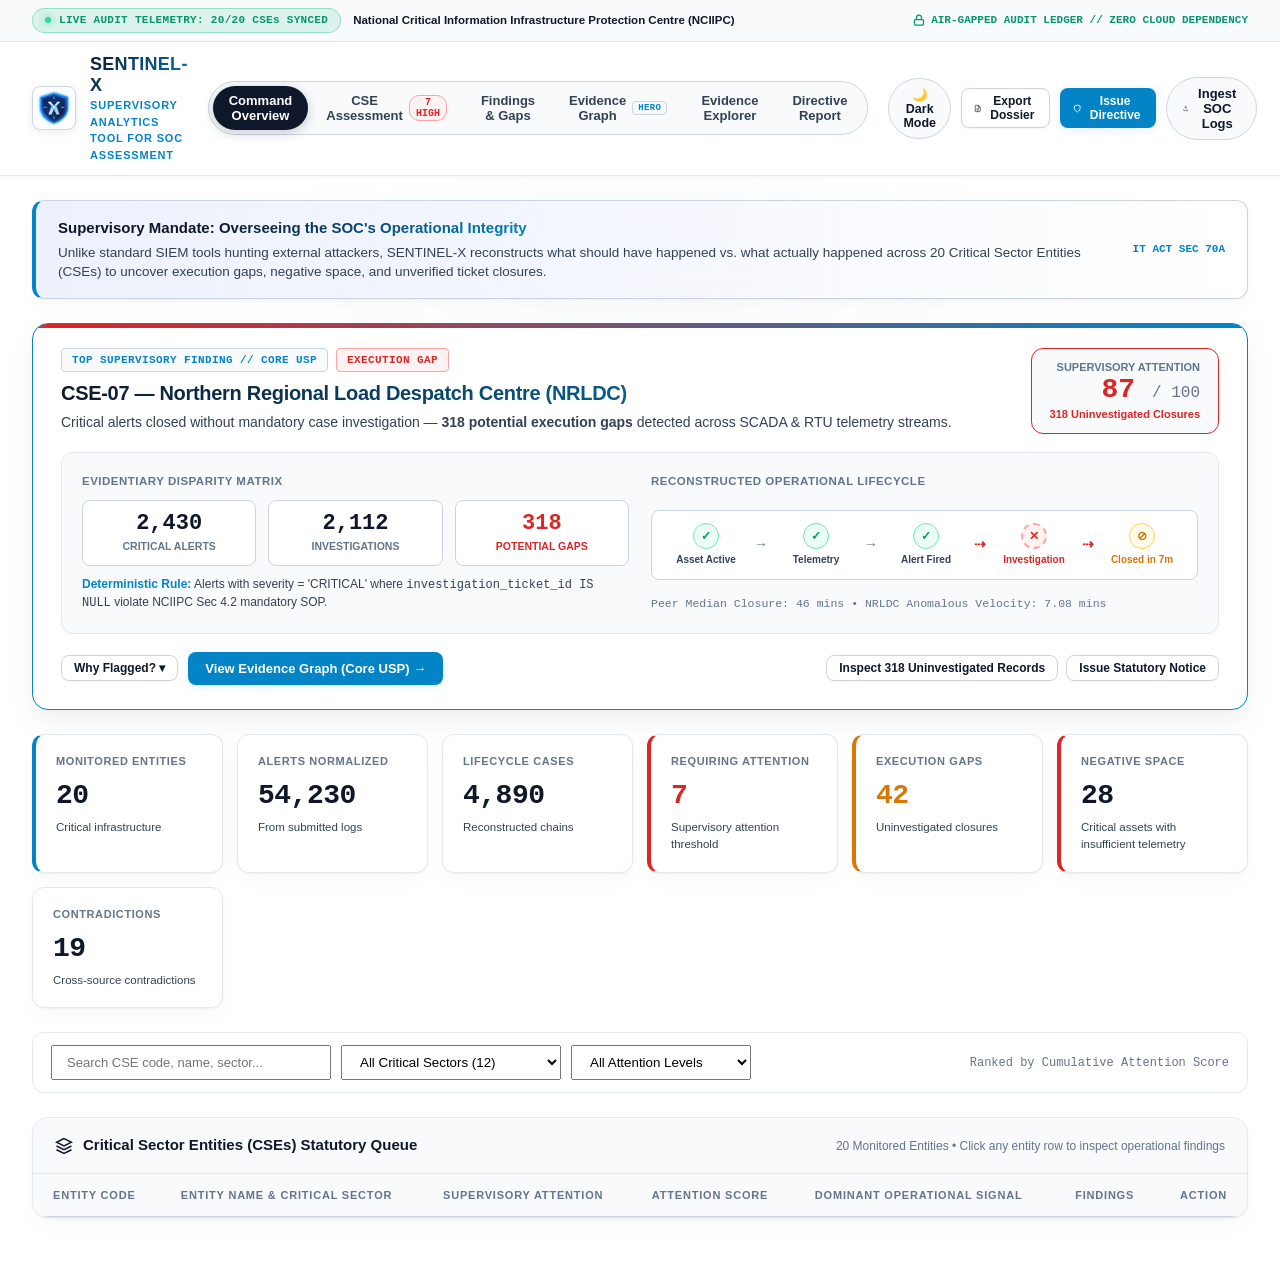
==== index.html @ 0095a0c3 "Deploy SENTINEL-X files cleanly to repository root" ====
<!DOCTYPE html>
<html lang="en" data-theme="light">

<head>
  <meta charset="UTF-8">
  <meta name="viewport" content="width=device-width, initial-scale=1.0">
  <title>SENTINEL-X — Supervisory Analytics Tool for SOC Assessment (SAT-SA)</title>
  <link rel="stylesheet" href="/static/css/styles.css?v=7.0">
</head>

<body>

  <!-- Ambient Light Layer -->
  <div class="bg-ambient-layer">
    <div class="ambient-bloom"></div>
  </div>

  <div class="app-shell">

    <!-- Top Statutory Agency Strip -->
    <div class="agency-strip">
      <div class="agency-strip-left">
        <div class="telemetry-live-pill">
          <span class="pulse-indicator" style="width: 6px; height: 6px; background-color: #34D399;"></span>
          <span>LIVE AUDIT TELEMETRY: 20/20 CSEs SYNCED</span>
        </div>
        <span class="statutory-tag">National Critical Information Infrastructure Protection Centre (NCIIPC)</span>
      </div>
      <div class="agency-strip-right">
        <div class="air-gap-pill">
          <svg width="12" height="12" viewBox="0 0 24 24" fill="none" stroke="currentColor" stroke-width="2.5">
            <rect x="3" y="11" width="18" height="11" rx="2" ry="2"></rect>
            <path d="M7 11V7a5 5 0 0 1 10 0v4"></path>
          </svg>
          <span>AIR-GAPPED AUDIT LEDGER // ZERO CLOUD DEPENDENCY</span>
        </div>
      </div>
    </div>

    <!-- Master Header & Navigation -->
    <header class="master-header">

      <!-- Brand Section -->
      <div class="brand-section" onclick="window.App.navigateTo('dashboard')">
        <div class="brand-logo-container">
          <img src="/static/img/sentinel-logo.svg" alt="SENTINEL-X Shield Logo" class="brand-logo-img">
        </div>
        <div class="brand-meta">
          <h1 class="gradient-text-hero">SENTINEL-X</h1>
          <p>Supervisory Analytics Tool for SOC Assessment</p>
        </div>
      </div>

      <!-- Navigation Tabs -->
      <nav class="nav-tabs-group">
        <button class="nav-tab-btn active" data-screen="dashboard" onclick="window.App.navigateTo('dashboard')">
          Command Overview
        </button>

        <button class="nav-tab-btn" data-screen="cse-detail" onclick="window.App.openCse('CSE-07')">
          CSE Assessment
          <span class="nav-tab-badge">7 HIGH</span>
        </button>

        <button class="nav-tab-btn" data-screen="finding-detail" onclick="window.App.openFinding('F-07-01')">
          Findings & Gaps
        </button>

        <button class="nav-tab-btn" data-screen="evidence-graph" onclick="window.App.openGraph('CASE-GRAPH-07-01')">
          Evidence Graph
          <span class="badge badge-tag"
            style="font-size: 9px; color: var(--accent-theme); padding: 1px 5px; font-weight: 800;">HERO</span>
        </button>

        <button class="nav-tab-btn" data-screen="evidence-explorer"
          onclick="window.App.navigateTo('evidence-explorer')">
          Evidence Explorer
        </button>

        <button class="nav-tab-btn" data-screen="reports" onclick="window.App.navigateTo('reports')">
          Directive Report
        </button>
      </nav>

      <!-- Right Action CTAs (High-Value Supervisory Tools) -->
      <div class="header-actions">
        <!-- Theme Toggle Button -->
        <button class="theme-toggle-btn" id="theme-toggle" onclick="window.App.toggleTheme()"
          title="Switch Light/Dark Mode">
          🌙 Dark Mode
        </button>

        <!-- 1-Click Export Dossier -->
        <button class="btn btn-secondary btn-sm" onclick="window.App.navigateTo('reports')"
          title="Generate and export executive supervisory audit dossier">
          <svg width="13" height="13" viewBox="0 0 24 24" fill="none" stroke="currentColor" stroke-width="2">
            <path d="M14 2H6a2 2 0 0 0-2 2v16a2 2 0 0 0 2 2h12a2 2 0 0 0 2-2V8z"></path>
            <polyline points="14 2 14 8 20 8"></polyline>
            <line x1="16" y1="13" x2="8" y2="13"></line>
            <line x1="16" y1="17" x2="8" y2="17"></line>
          </svg>
          Export Dossier
        </button>

        <!-- Issue Statutory Directive -->
        <button class="btn btn-primary btn-sm" onclick="window.App.openDirectiveModal('Confirmed Finding')"
          title="Issue formal statutory directive order under IT Act Section 70A">
          <svg width="13" height="13" viewBox="0 0 24 24" fill="none" stroke="currentColor" stroke-width="2.5">
            <path d="M12 22s8-4 8-10V5l-8-3-8 3v7c0 6 8 10 8 10z"></path>
          </svg>
          Issue Directive
        </button>

        <!-- Ingest Dataset Modal -->
        <button class="btn-upload-ingest" onclick="window.App.openUploadModal()"
          title="Ingest offline SOC telemetry / SIEM logs">
          <svg width="13" height="13" viewBox="0 0 24 24" fill="none" stroke="currentColor" stroke-width="2">
            <path d="M21 15v4a2 2 0 0 1-2 2H5a2 2 0 0 1-2-2v-4"></path>
            <polyline points="17 8 12 3 7 8"></polyline>
            <line x1="12" y1="3" x2="12" y2="15"></line>
          </svg>
          Ingest SOC Logs
        </button>
      </div>

    </header>

    <!-- Main Content Workspace -->
    <main class="content-wrapper">

      <!-- ==================================================================
           SCREEN 1: OVERALL DASHBOARD (COMMAND OVERVIEW)
           ================================================================== -->
      <section class="view-screen active" id="screen-dashboard">

        <!-- Evaluator Context Banner -->
        <div class="evaluator-banner glass-card">
          <div class="evaluator-banner-text">
            <h3>Supervisory Mandate: <span class="gradient-text-hero">Overseeing the SOC's Operational Integrity</span>
            </h3>
            <p>Unlike standard SIEM tools hunting external attackers, SENTINEL-X reconstructs what should have happened
              vs. what actually happened across 20 Critical Sector Entities (CSEs) to uncover execution gaps, negative
              space, and unverified ticket closures.</p>
          </div>
          <div
            style="font-size: 11px; font-family: var(--font-mono); color: var(--accent-theme); white-space: nowrap; font-weight: 800;">
            IT ACT SEC 70A
          </div>
        </div>

        <!-- ================================================================
             TOP SUPERVISORY FINDING HERO SECTION (CORE USP SHOWCASE)
             ================================================================ -->
        <div class="top-finding-hero-card glass-card">
          <div class="top-finding-header">
            <div class="top-finding-title-group">
              <div style="display: flex; align-items: center; gap: 8px; margin-bottom: 6px;">
                <span class="badge badge-tag" style="color: var(--accent-theme); font-weight: 800;">TOP SUPERVISORY
                  FINDING // CORE USP</span>
                <span class="badge badge-high">EXECUTION GAP</span>
              </div>
              <h2 class="gradient-text-hero">
                CSE-07 — Northern Regional Load Despatch Centre (NRLDC)
              </h2>
              <p>
                Critical alerts closed without mandatory case investigation — <strong>318 potential execution
                  gaps</strong> detected across SCADA & RTU telemetry streams.
              </p>
            </div>

            <div class="top-finding-score-pill">
              <div style="font-size: 11px; text-transform: uppercase; color: var(--text-muted); font-weight: 700;">
                Supervisory Attention</div>
              <div class="score-num">87 <span style="font-size: 16px; color: var(--text-muted); font-weight: 500;">/
                  100</span></div>
              <div style="font-size: 11px; color: var(--status-critical); font-weight: 700;">318 Uninvestigated Closures
              </div>
            </div>
          </div>

          <div class="top-finding-body-grid">
            <!-- Left: Evidentiary Disparity Matrix -->
            <div>
              <div
                style="font-size: 11.5px; font-weight: 800; text-transform: uppercase; color: var(--text-muted); letter-spacing: 0.5px;">
                EVIDENTIARY DISPARITY MATRIX
              </div>
              <div class="disparity-kpi-subgrid">
                <div class="disparity-mini-cell">
                  <div class="num">2,430</div>
                  <div class="lbl">Critical Alerts</div>
                </div>
                <div class="disparity-mini-cell">
                  <div class="num">2,112</div>
                  <div class="lbl">Investigations</div>
                </div>
                <div class="disparity-mini-cell">
                  <div class="num alert-red">318</div>
                  <div class="lbl" style="color: var(--status-critical);">Potential Gaps</div>
                </div>
              </div>
              <div style="font-size: 12px; color: var(--text-secondary); margin-top: 10px; line-height: 1.45;">
                <span style="font-weight: 700; color: var(--accent-theme);">Deterministic Rule:</span> Alerts with
                severity = 'CRITICAL' where <code>investigation_ticket_id IS NULL</code> violate NCIIPC Sec 4.2
                mandatory SOP.
              </div>
            </div>

            <!-- Right: Lifecycle Reconstruction Mini-Track -->
            <div class="lifecycle-reconstruction-box">
              <div
                style="font-size: 11.5px; font-weight: 800; text-transform: uppercase; color: var(--text-muted); letter-spacing: 0.5px;">
                RECONSTRUCTED OPERATIONAL LIFECYCLE
              </div>
              <div class="lifecycle-flow-track">
                <div class="flow-step-node">
                  <div class="flow-step-icon ok">✓</div>
                  <span class="flow-step-lbl">Asset Active</span>
                </div>
                <span class="flow-arrow-sep">→</span>
                <div class="flow-step-node">
                  <div class="flow-step-icon ok">✓</div>
                  <span class="flow-step-lbl">Telemetry</span>
                </div>
                <span class="flow-arrow-sep">→</span>
                <div class="flow-step-node">
                  <div class="flow-step-icon ok">✓</div>
                  <span class="flow-step-lbl">Alert Fired</span>
                </div>
                <span class="flow-arrow-sep broken">⇢</span>
                <div class="flow-step-node">
                  <div class="flow-step-icon bypassed">✕</div>
                  <span class="flow-step-lbl" style="color: var(--status-critical);">Investigation</span>
                </div>
                <span class="flow-arrow-sep broken">⇢</span>
                <div class="flow-step-node">
                  <div class="flow-step-icon warn">⊘</div>
                  <span class="flow-step-lbl" style="color: var(--status-warning);">Closed in 7m</span>
                </div>
              </div>
              <div style="font-size: 11.5px; color: var(--text-muted); font-family: var(--font-mono);">
                Peer Median Closure: 46 mins • NRLDC Anomalous Velocity: 7.08 mins
              </div>
            </div>
          </div>

          <!-- Actions -->
          <div class="top-finding-actions-row">
            <div style="display: flex; align-items: center; gap: 10px;">
              <button class="btn btn-secondary btn-sm" id="btn-why-flagged-toggle"
                onclick="window.App.toggleWhyFlaggedDrawer()">
                Why Flagged? ▾
              </button>
              <button class="btn btn-primary" onclick="window.App.openGraph('CASE-GRAPH-07-01')">
                View Evidence Graph (Core USP) →
              </button>
            </div>
            <div style="display: flex; align-items: center; gap: 8px;">
              <button class="btn btn-secondary btn-sm" onclick="window.App.openFinding('F-07-01')">
                Inspect 318 Uninvestigated Records
              </button>
              <button class="btn btn-secondary btn-sm" onclick="window.App.openDirectiveModal('Confirmed Finding')">
                Issue Statutory Notice
              </button>
            </div>
          </div>

          <!-- Why Flagged Accordion Drawer -->
          <div class="top-finding-why-drawer" id="hero-why-drawer">
            <div class="why-drawer-card glass-card">
              <h5>
                <span style="color: var(--status-critical);">●</span> 1. Database Foreign Key Discrepancy
              </h5>
              <p>
                In 318 critical alerts, the foreign key <code>investigation_ticket_id</code> is <code>NULL</code>,
                proving alerts transitioned directly from 'Acknowledged' to 'Closed' without opening mandatory
                investigation cases.
              </p>
            </div>
            <div class="why-drawer-card glass-card">
              <h5>
                <span style="color: var(--status-warning);">●</span> 2. Anomalous Closure Velocity
              </h5>
              <p>
                Average closure duration for Category-A critical grid assets was 7.08 minutes, compared to national peer
                median of 46.2 minutes, indicating superficial SOP bypass.
              </p>
            </div>
            <div class="why-drawer-card glass-card">
              <h5>
                <span style="color: var(--accent-theme);">●</span> 3. Statutory Mandate Breach
              </h5>
              <p>
                NCIIPC Guideline Section 4.2 explicitly mandates evidentiary forensic capture for all SCADA perimeter
                anomalies prior to ticket disposition.
              </p>
            </div>
          </div>
        </div>

        <!-- 7 Core Stat Cards with User-Mandated Labels -->
        <div class="stat-cards-grid">
          <div class="stat-card-box alert-cyan glass-card" onclick="window.App.filterBySector('All')">
            <span class="stat-card-label">Monitored Entities</span>
            <span class="stat-card-number" id="stat-total-cses">20</span>
            <span class="stat-card-subtext">Critical infrastructure</span>
          </div>

          <div class="stat-card-box glass-card" onclick="window.App.navigateTo('evidence-explorer')">
            <span class="stat-card-label">Alerts Normalized</span>
            <span class="stat-card-number" id="stat-total-alerts">54,230</span>
            <span class="stat-card-subtext">From submitted logs</span>
          </div>

          <div class="stat-card-box glass-card" onclick="window.App.openGraph('CASE-GRAPH-07-01')">
            <span class="stat-card-label">Lifecycle Cases</span>
            <span class="stat-card-number" id="stat-total-cases">4,890</span>
            <span class="stat-card-subtext">Reconstructed chains</span>
          </div>

          <div class="stat-card-box alert-red glass-card" onclick="window.App.filterByAttention('High')">
            <span class="stat-card-label">Requiring Attention</span>
            <span class="stat-card-number" style="color: var(--status-critical);" id="stat-attention-cses">7</span>
            <span class="stat-card-subtext">Supervisory attention threshold</span>
          </div>

          <div class="stat-card-box alert-amber glass-card" onclick="window.App.openFinding('F-07-01')">
            <span class="stat-card-label">Execution Gaps</span>
            <span class="stat-card-number" style="color: var(--status-warning);" id="stat-exec-gaps">42</span>
            <span class="stat-card-subtext">Uninvestigated closures</span>
          </div>

          <div class="stat-card-box alert-red glass-card" onclick="window.App.openFinding('F-07-02')">
            <span class="stat-card-label">Negative Space</span>
            <span class="stat-card-number" id="stat-neg-space">28</span>
            <span class="stat-card-subtext">Critical assets with insufficient telemetry</span>
          </div>

          <div class="stat-card-box glass-card" onclick="window.App.openFinding('F-07-03')">
            <span class="stat-card-label">Contradictions</span>
            <span class="stat-card-number" id="stat-contradictions">19</span>
            <span class="stat-card-subtext">Cross-source contradictions</span>
          </div>
        </div>

        <!-- Filter & Search Bar -->
        <div class="glass-card"
          style="display: flex; align-items: center; justify-content: space-between; gap: 14px; background: var(--bg-surface); border: 1px solid var(--border-subtle); padding: 12px 18px; border-radius: var(--radius-md);">
          <div style="display: flex; gap: 10px; flex-wrap: wrap;">
            <input type="text" id="filter-search-input" class="form-control"
              style="width: 280px; padding: 8px 14px; font-size: 13px;" placeholder="Search CSE code, name, sector..."
              oninput="window.App.handleSearch(this.value)">

            <select class="form-select" id="filter-sector-select"
              style="width: 220px; padding: 8px 14px; cursor: pointer;" onchange="window.App.handleFilter()">
              <option value="All">All Critical Sectors (12)</option>
              <option value="Power & Energy Grid">Power & Energy Grid</option>
              <option value="Financial Services & Banking">Financial Services & Banking</option>
              <option value="Telecommunications & Defense">Telecommunications & Defense</option>
              <option value="Transportation & Rail">Transportation & Rail</option>
              <option value="Petroleum & Natural Gas">Petroleum & Natural Gas</option>
              <option value="Civil Aviation">Civil Aviation</option>
              <option value="Atomic Energy & Nuclear">Atomic Energy & Nuclear</option>
              <option value="Maritime & Ports">Maritime & Ports</option>
              <option value="Healthcare & Public Health">Healthcare</option>
            </select>

            <select class="form-select" id="filter-attention-select"
              style="width: 180px; padding: 8px 14px; cursor: pointer;" onchange="window.App.handleFilter()">
              <option value="All">All Attention Levels</option>
              <option value="High">High Attention Only</option>
              <option value="Medium">Medium Attention</option>
              <option value="Low">Low (Compliant Baseline)</option>
            </select>
          </div>

          <div style="font-size: 12px; color: var(--text-muted); font-family: var(--font-mono);">
            Ranked by Cumulative Attention Score
          </div>
        </div>

        <!-- 20 CSE Attention Table -->
        <div class="content-card-shell glass-card">
          <div class="card-topbar">
            <div class="card-topbar-title">
              <svg width="18" height="18" viewBox="0 0 24 24" fill="none" stroke="currentColor" stroke-width="2">
                <path d="M12 2L2 7l10 5 10-5-10-5z"></path>
                <path d="M2 17l10 5 10-5"></path>
                <path d="M2 12l10 5 10-5"></path>
              </svg>
              Critical Sector Entities (CSEs) Statutory Queue
            </div>
            <span class="card-topbar-subtitle">20 Monitored Entities • Click any entity row to inspect operational
              findings</span>
          </div>

          <div class="table-scroll-container">
            <table class="supervisory-table">
              <thead>
                <tr>
                  <th>Entity Code</th>
                  <th>Entity Name & Critical Sector</th>
                  <th>Supervisory Attention</th>
                  <th>Attention Score</th>
                  <th>Dominant Operational Signal</th>
                  <th style="text-align: center;">Findings</th>
                  <th style="text-align: right;">Action</th>
                </tr>
              </thead>
              <tbody id="cses-table-tbody">
                <!-- Populated dynamically via JS -->
              </tbody>
            </table>
          </div>
        </div>

      </section>


      <!-- ==================================================================
           SCREEN 2: CSE DETAIL (CSE-07 NORTHERN POWER GRID)
           ================================================================== -->
      <section class="view-screen" id="screen-cse-detail">

        <!-- CSE Dynamic Switcher Bar -->
        <div class="glass-card"
          style="display: flex; align-items: center; justify-content: space-between; gap: 14px; background: var(--bg-surface); border: 1px solid var(--border-subtle); padding: 12px 20px; border-radius: var(--radius-md);">
          <div style="display: flex; align-items: center; gap: 12px;">
            <button class="btn btn-secondary btn-sm" onclick="window.App.navigateTo('dashboard')">
              ← Back to Command Overview
            </button>
            <span style="font-size: 12px; font-weight: 700; color: var(--text-muted); text-transform: uppercase;">Switch
              Monitored CSE:</span>
            <select class="form-select" id="cse-assessment-selector" style="width: 320px; font-weight: 700;"
              onchange="window.App.openCse(this.value)">
              <!-- Populated dynamically with all 20 CSEs -->
            </select>
          </div>
          <div style="font-size: 12px; font-family: var(--font-mono); color: var(--accent-theme); font-weight: 700;">
            NCIIPC Air-Gapped Supervisory Audit
          </div>
        </div>

        <!-- CSE Hero Box -->
        <div class="cse-hero-box glass-card">
          <div class="cse-meta-info">
            <div style="display: flex; align-items: center; gap: 10px; margin-bottom: 8px;">
              <span class="badge badge-tag" id="cse-view-id">CSE-07</span>
              <span class="badge badge-high" id="cse-view-attention-badge">SUPERVISORY ATTENTION: HIGH</span>
            </div>
            <h2 id="cse-view-name" class="gradient-text-hero">Northern Regional Load Despatch Centre (NRLDC)</h2>
            <p id="cse-view-desc">
              Grid SCADA and RTU audit logs reveal critical alerts closed without mandatory case investigation,
              alongside designated Category-A assets logging zero telemetry despite active monitoring declarations.
            </p>
          </div>

          <div class="score-display-card">
            <div style="font-size: 11px; text-transform: uppercase; color: var(--text-muted); font-weight: 700;">
              SUPERVISORY ATTENTION</div>
            <div class="score-val" id="cse-view-score">87 <span
                style="font-size: 16px; color: var(--text-muted); font-weight: 500;">/ 100</span></div>
            <div style="font-size: 11px; color: var(--text-secondary); line-height: 1.5;" id="cse-view-score-breakdown">
              Execution Gap: +25 | Negative Space: +20 | Contradiction: +18 | Recurring: +14 | Peer: +10
            </div>
            <div style="font-size: 10px; color: var(--accent-theme); margin-top: 4px; font-weight: 700;">Transparent
              Additive Vector</div>
          </div>
        </div>

        <!-- Integrity Breakdown Metric Cards -->
        <div class="stat-cards-grid">
          <div class="stat-card-box alert-red glass-card">
            <span class="stat-card-label">Execution Gaps</span>
            <span class="stat-card-number" id="cse-metric-gaps">17</span>
            <span class="stat-card-subtext">Uninvestigated closures</span>
          </div>

          <div class="stat-card-box alert-red glass-card">
            <span class="stat-card-label">Negative Space</span>
            <span class="stat-card-number" id="cse-metric-neg">9</span>
            <span class="stat-card-subtext">Silent declared assets</span>
          </div>

          <div class="stat-card-box alert-amber glass-card">
            <span class="stat-card-label">Contradictions</span>
            <span class="stat-card-number" id="cse-metric-contradictions">6</span>
            <span class="stat-card-subtext">Post-remediation repeats</span>
          </div>

          <div class="stat-card-box alert-amber glass-card">
            <span class="stat-card-label">Recurring Risks</span>
            <span class="stat-card-number" id="cse-metric-recurring">8</span>
            <span class="stat-card-subtext">Unresolved exposures</span>
          </div>

          <div class="stat-card-box alert-cyan glass-card">
            <span class="stat-card-label">Evidence Coverage</span>
            <span class="stat-card-number" id="cse-metric-coverage">71%</span>
            <span class="stat-card-subtext">Complete workflow compliance</span>
          </div>
        </div>

        <!-- Findings List -->
        <div class="content-card-shell glass-card">
          <div class="card-topbar">
            <div class="card-topbar-title">
              <svg width="18" height="18" viewBox="0 0 24 24" fill="none" stroke="currentColor" stroke-width="2">
                <circle cx="12" cy="12" r="10"></circle>
                <line x1="12" y1="8" x2="12" y2="12"></line>
                <line x1="12" y1="16" x2="12.01" y2="16"></line>
              </svg>
              Operational Integrity Findings
            </div>
            <span class="card-topbar-subtitle">Click any finding to inspect why it was flagged & review source
              evidence</span>
          </div>

          <div class="findings-stack" id="cse-findings-container">
            <!-- Populated via JS -->
          </div>
        </div>

      </section>


      <!-- ==================================================================
           SCREEN 3: FINDING DETAILS (EVIDENTIARY GROUNDS)
           ================================================================== -->
      <section class="view-screen" id="screen-finding-detail">

        <div class="content-card-shell glass-card" style="padding: 24px;">

          <div
            style="display: flex; justify-content: space-between; align-items: flex-start; gap: 20px; flex-wrap: wrap;">
            <div>
              <div style="display: flex; align-items: center; gap: 8px; margin-bottom: 8px;">
                <span class="badge badge-tag" id="finding-view-cse-code">CSE-07 — NRLDC</span>
                <span class="badge badge-tag" id="finding-view-category">Execution Gap</span>
                <span class="badge badge-high" id="finding-view-severity">CRITICAL</span>
              </div>
              <h2 style="font-size: 24px; font-weight: 800; color: var(--text-main);" id="finding-view-title"
                class="gradient-text-hero">
                Critical Alert Investigation Gap
              </h2>
              <p style="font-size: 14.5px; color: var(--text-secondary); margin-top: 6px;"
                id="finding-view-explanation">
                318 critical alerts have no corresponding investigation record in submitted SOC case logs.
              </p>
            </div>

            <div style="display: flex; gap: 10px;">
              <button class="btn btn-primary" onclick="window.App.openGraph('CASE-GRAPH-07-01')">
                VIEW SUPERVISORY EVIDENCE GRAPH →
              </button>
            </div>
          </div>

          <!-- Disparity Metric Bar -->
          <div class="finding-disparity-bar glass-card">
            <div class="disparity-metric-cell">
              <div style="font-size: 11px; text-transform: uppercase; color: var(--text-muted); font-weight: 700;">
                Critical Alerts Generated</div>
              <div class="disparity-cell-num" id="finding-metric-alerts">2,430</div>
            </div>
            <div class="disparity-metric-cell">
              <div style="font-size: 11px; text-transform: uppercase; color: var(--text-muted); font-weight: 700;">
                Investigations Opened</div>
              <div class="disparity-cell-num" id="finding-metric-invs">2,112</div>
            </div>
            <div class="disparity-metric-cell">
              <div style="font-size: 11px; text-transform: uppercase; color: var(--text-muted); font-weight: 700;">
                Potential Execution Gaps</div>
              <div class="disparity-cell-num" style="color: var(--status-critical);" id="finding-metric-gaps">318</div>
            </div>
            <div class="disparity-metric-cell">
              <div style="font-size: 11px; text-transform: uppercase; color: var(--text-muted); font-weight: 700;">
                Statutory Rule Mandate</div>
              <div
                style="font-size: 14px; font-weight: 800; color: var(--accent-theme); font-family: var(--font-mono); margin-top: 6px;"
                id="finding-metric-rule">NCIIPC Sec 4.2</div>
            </div>
          </div>

          <!-- Why Flagged Box -->
          <div class="why-flagged-box glass-card">
            <div
              style="font-size: 12px; font-weight: 800; text-transform: uppercase; color: var(--status-critical); letter-spacing: 0.6px; display: flex; align-items: center; gap: 8px;">
              <svg width="18" height="18" viewBox="0 0 24 24" fill="none" stroke="currentColor" stroke-width="2.5">
                <circle cx="12" cy="12" r="10"></circle>
                <line x1="12" y1="8" x2="12" y2="12"></line>
                <line x1="12" y1="16" x2="12.01" y2="16"></line>
              </svg>
              STATUTORY GROUNDS FOR AUDIT FLAG (UNAMBIGUOUS DATABASE DISCREPANCIES)
            </div>
            <ul class="why-flagged-list" id="finding-reasons-container">
              <!-- Populated via JS -->
            </ul>
          </div>

          <!-- Supporting Records Table -->
          <div class="content-card-shell glass-card" style="margin-bottom: 20px;">
            <div class="card-topbar">
              <div class="card-topbar-title">
                <svg width="16" height="16" viewBox="0 0 24 24" fill="none" stroke="currentColor" stroke-width="2">
                  <path d="M14 2H6a2 2 0 0 0-2 2v16a2 2 0 0 0 2 2h12a2 2 0 0 0 2-2V8z"></path>
                  <polyline points="14 2 14 8 20 8"></polyline>
                </svg>
                Supporting Uninvestigated Records (Sample Log Rows)
              </div>
              <span class="card-topbar-subtitle">Database proof: investigation_id field is NULL</span>
            </div>

            <div class="table-scroll-container">
              <table class="supervisory-table">
                <thead>
                  <tr>
                    <th>Alert ID</th>
                    <th>Severity</th>
                    <th>Closure Status</th>
                    <th>Investigation Ticket</th>
                    <th>Asset & Critical Role</th>
                    <th>Timestamp</th>
                    <th style="text-align: right;">Graph View</th>
                  </tr>
                </thead>
                <tbody id="finding-records-tbody">
                  <!-- Populated via JS -->
                </tbody>
              </table>
            </div>
          </div>

          <!-- Human-in-the-Loop Review Box -->
          <div class="glass-card"
            style="background: var(--bg-surface-elevated); border: 1px solid var(--border-medium); border-radius: var(--radius-md); padding: 20px;">
            <div
              style="font-size: 12px; font-weight: 700; text-transform: uppercase; color: var(--text-secondary); margin-bottom: 10px;">
              HUMAN-IN-THE-LOOP: POTENTIAL OPERATIONAL EXPLANATIONS
            </div>
            <div style="display: flex; flex-wrap: wrap; gap: 8px; margin-bottom: 16px;" id="finding-explanations-tags">
              <!-- Tags via JS -->
            </div>

            <div
              style="border-top: 1px solid var(--border-subtle); padding-top: 14px; display: flex; align-items: center; justify-content: space-between; flex-wrap: wrap; gap: 12px;">
              <div style="font-size: 12px; color: var(--text-muted);">
                Supervisor Directive: SENTINEL-X equips the human supervisor with complete evidence. The supervisor
                issues the statutory disposition.
              </div>
              <div style="display: flex; gap: 10px; flex-wrap: wrap;">
                <button class="btn btn-primary btn-sm" onclick="window.App.openDirectiveModal('Confirmed Finding')">
                  Confirm Statutory Violation (Issue Notice)
                </button>
                <button class="btn btn-secondary btn-sm" onclick="window.App.openDirectiveModal('Under Clarification')">
                  Request Entity Clarification
                </button>
                <button class="btn btn-secondary btn-sm" onclick="window.App.openDirectiveModal('False Positive')">
                  Record Exception
                </button>
              </div>
            </div>
          </div>

        </div>

      </section>


      <!-- ==================================================================
           SCREEN 4: SUPERVISORY EVIDENCE GRAPH (HERO FEATURE)
           ================================================================== -->
      <section class="view-screen" id="screen-evidence-graph">

        <!-- Case Switcher Toolbar -->
        <div class="graph-toolbar-row glass-card">
          <div style="display: flex; align-items: center; gap: 12px; flex-wrap: wrap;">
            <span style="font-size: 11px; text-transform: uppercase; font-weight: 700; color: var(--text-muted);">SELECT
              AUDIT CASE:</span>
            <div class="case-select-btns">
              <button class="case-btn active" data-case="CASE-GRAPH-07-01"
                onclick="window.EvidenceGraph.loadCase('CASE-GRAPH-07-01')">
                Alert A-10231 (Execution Gap: Missing Investigation)
              </button>
              <button class="case-btn" data-case="CASE-GRAPH-07-02"
                onclick="window.EvidenceGraph.loadCase('CASE-GRAPH-07-02')">
                Asset TEL-8812 (Negative Space: Zero Telemetry)
              </button>
              <button class="case-btn" data-case="CASE-GRAPH-07-03"
                onclick="window.EvidenceGraph.loadCase('CASE-GRAPH-07-03')">
                Case A-10891 (Contradiction: Post-Remediation Repeat)
              </button>
              <button class="case-btn" data-case="CASE-GRAPH-01-01"
                onclick="window.EvidenceGraph.loadCase('CASE-GRAPH-01-01')">
                Case A-99014 (Baseline Compliant Chain)
              </button>
            </div>
          </div>

          <div style="font-size: 11px; color: var(--text-muted); font-family: var(--font-mono);">
            <span style="color: var(--status-success); font-weight: 700;">● Verified</span> &nbsp;|&nbsp;
            <span style="color: var(--status-critical); font-weight: 700;">● Missing Step</span> &nbsp;|&nbsp;
            <span style="color: var(--status-warning); font-weight: 700;">● Bypassed SOP</span>
          </div>
        </div>

        <!-- Scenario Summary -->
        <div class="glass-card"
          style="background: var(--bg-surface); border: 1px solid var(--border-subtle); padding: 12px 18px; border-radius: var(--radius-sm); font-size: 13.5px; color: var(--text-main);"
          id="graph-scenario-summary">
          Reconstructing operational evidence lifecycle chain...
        </div>

        <!-- Split View: Canvas + Inspector Drawer -->
        <div class="graph-viewport-split">

          <!-- Graph Flow Canvas -->
          <div class="graph-canvas-area glass-card">
            <div class="track-flow" id="graph-track-nodes">
              <!-- Dynamically populated via evidence_graph.js -->
            </div>
          </div>

          <!-- Node Inspector Drawer -->
          <div class="inspector-drawer glass-card">
            <div
              style="border-bottom: 1px solid var(--border-subtle); padding-bottom: 10px; display: flex; justify-content: space-between; align-items: center;">
              <h4 style="font-size: 14px; font-weight: 700; color: var(--text-main);">Workflow Stage Details</h4>
              <span class="badge badge-tag" style="font-size: 9px;">PROVENANCE</span>
            </div>

            <div id="inspector-drawer-content">
              <p style="color: var(--text-muted); font-size: 13px;">Click any lifecycle node in the graph to view
                technical details, timestamps, and foreign key verification.</p>
            </div>
          </div>

        </div>

      </section>


      <!-- ==================================================================
           SCREEN 5: EVIDENCE EXPLORER (SOURCE LOGS)
           ================================================================== -->
      <section class="view-screen" id="screen-evidence-explorer">

        <div class="content-card-shell glass-card">
          <div class="card-topbar">
            <div>
              <div class="card-topbar-title">
                <svg width="18" height="18" viewBox="0 0 24 24" fill="none" stroke="currentColor" stroke-width="2">
                  <path d="M14 2H6a2 2 0 0 0-2 2v16a2 2 0 0 0 2 2h12a2 2 0 0 0 2-2V8z"></path>
                  <polyline points="14 2 14 8 20 8"></polyline>
                </svg>
                Underlying Source Records & Provenance Verification
              </div>
              <div class="card-topbar-subtitle" style="margin-top: 4px;">
                Demonstrates that SENTINEL-X does not compute random scores — every finding is backed by source logs and
                database foreign keys
              </div>
            </div>
          </div>

          <div class="table-scroll-container">
            <table class="supervisory-table">
              <thead>
                <tr>
                  <th>Record ID</th>
                  <th>Alert ID</th>
                  <th>Asset ID</th>
                  <th>CSE Code</th>
                  <th>Severity</th>
                  <th>Category / Description</th>
                  <th>Investigation Status</th>
                  <th>Audit Discrepancy</th>
                  <th style="text-align: right;">Graph View</th>
                </tr>
              </thead>
              <tbody id="explorer-records-tbody">
                <!-- Populated via JS -->
              </tbody>
            </table>
          </div>
        </div>

      </section>


      <!-- ==================================================================
           SCREEN 6: OFFICIAL NCIIPC DIRECTIVE REPORT
           ================================================================== -->
      <section class="view-screen" id="screen-reports">

        <div
          style="display: flex; align-items: center; justify-content: space-between; gap: 12px; margin-bottom: 12px;">
          <div style="display: flex; align-items: center; gap: 10px;">
            <span style="font-size: 12px; font-weight: 700; color: var(--text-muted); text-transform: uppercase;">Entity
              Directive Report:</span>
            <select class="form-select" id="report-cse-selector" style="width: 320px; font-weight: 700;"
              onchange="window.App.loadReportView(this.value)">
              <!-- Populated dynamically with all 20 CSEs -->
            </select>
          </div>

          <button class="btn btn-primary" onclick="window.print()">
            <svg width="14" height="14" viewBox="0 0 24 24" fill="none" stroke="currentColor" stroke-width="2">
              <polyline points="6 9 6 2 18 2 18 9"></polyline>
              <path d="M6 18H4a2 2 0 0 1-2-2v-5a2 2 0 0 1 2-2h16a2 2 0 0 1 2 2v5a2 2 0 0 1-2 2h-2"></path>
              <rect x="6" y="14" width="12" height="8"></rect>
            </svg>
            Print / Save Directive Briefing PDF
          </button>
        </div>

        <div
          style="background: #FFFFFF; color: #0F172A; border-radius: var(--radius-md); padding: 40px; max-width: 900px; margin: 0 auto; box-shadow: 0 10px 40px rgba(0,0,0,0.15); border: 1px solid #CBD5E1;">
          <div
            style="border-bottom: 2px solid #0F172A; padding-bottom: 16px; margin-bottom: 24px; display: flex; justify-content: space-between; align-items: flex-end;">
            <div>
              <h4
                style="font-size: 11px; letter-spacing: 1.5px; text-transform: uppercase; color: #475569; font-weight: 800;">
                NATIONAL CRITICAL INFORMATION INFRASTRUCTURE PROTECTION CENTRE (NCIIPC)
              </h4>
              <h2 style="font-size: 22px; font-weight: 900; margin-top: 4px; color: #0F172A;">SUPERVISORY SOC AUDIT
                DIRECTIVE</h2>
              <div style="font-size: 12px; color: #64748B; margin-top: 2px;" id="report-view-classification-bar">
                Issued under Information Technology Act Section 70A • Mandate 2026/Q3
              </div>
            </div>
            <div style="text-align: right;">
              <div
                style="font-size: 10px; font-weight: 800; background: #DC2626; color: #FFFFFF; padding: 3px 8px; border-radius: 4px;">
                CONFIDENTIAL // NCIIPC DIRECTIVE</div>
              <div style="font-size: 11px; margin-top: 4px; font-family: monospace; color: #334155;"
                id="report-view-date">04 Oct 2026 14:15 IST</div>
            </div>
          </div>

          <div
            style="display: grid; grid-template-columns: 2fr 1fr; gap: 20px; margin-bottom: 24px; padding-bottom: 16px; border-bottom: 1px solid #E2E8F0;">
            <div>
              <div style="font-size: 11px; text-transform: uppercase; color: #64748B; font-weight: 700;">Audited Entity
              </div>
              <h3 style="font-size: 17px; font-weight: 800; color: #0F172A;" id="report-view-cse-title">CSE-07 —
                Northern Regional Load Despatch Centre (NRLDC)</h3>
              <p style="font-size: 12px; color: #475569; margin-top: 4px;" id="report-view-cse-sector">Sector: Power &
                Energy Grid Infrastructure</p>
            </div>
            <div style="text-align: right;">
              <div style="font-size: 11px; text-transform: uppercase; color: #64748B; font-weight: 700;">Supervisory
                Attention Score</div>
              <div style="font-size: 32px; font-weight: 900; color: #DC2626;" id="report-view-score">87 / 100</div>
            </div>
          </div>

          <div style="margin-bottom: 24px;">
            <h4
              style="font-size: 13px; text-transform: uppercase; margin-bottom: 8px; color: #0F172A; font-weight: 800;">
              Supervisory Findings Summary</h4>
            <table class="supervisory-table" style="color: #0F172A; width: 100%;">
              <thead>
                <tr style="background: #F1F5F9;">
                  <th style="color: #0F172A;">Ref</th>
                  <th style="color: #0F172A;">Finding Description</th>
                  <th style="color: #0F172A;">Category</th>
                  <th style="color: #0F172A;">Severity</th>
                  <th style="color: #0F172A;">Evidence Basis</th>
                </tr>
              </thead>
              <tbody id="report-table-tbody" style="color: #1E293B;">
                <!-- Populated via JS -->
              </tbody>
            </table>
          </div>

          <div style="background: #F1F5F9; border-left: 4px solid #DC2626; padding: 14px 18px; border-radius: 4px;">
            <h4 style="font-size: 12px; text-transform: uppercase; color: #0F172A; font-weight: 800;">Regulatory
              Directive:</h4>
            <p style="font-size: 13px; color: #1E293B; margin-top: 4px;" id="report-view-directive-text">
              Initiate Category-A formal compliance review regarding uninvestigated critical alerts and telemetry blind
              spots within 14 calendar days.
            </p>
          </div>
        </div>

      </section>

    </main>

  </div>

  <!-- ====================================================================
       MODAL 1: UPLOAD / INGEST SOC DATASET
       ==================================================================== -->
  <div class="modal-backdrop" id="upload-modal">
    <div class="modal-container glass-card">
      <div
        style="display: flex; justify-content: space-between; align-items: center; border-bottom: 1px solid var(--border-subtle); padding-bottom: 12px;">
        <h3 style="font-size: 16px; font-weight: 800; color: var(--text-main);">Ingest SOC Alert / Telemetry Dataset
        </h3>
        <button class="btn btn-secondary btn-sm" onclick="window.App.closeUploadModal()">✕</button>
      </div>

      <p style="font-size: 12.5px; color: var(--text-secondary);">
        Upload offline CSV/JSON exports from CSE SIEM or ticketing databases. SENTINEL-X reconciles mandatory SOP
        lifecycles and reconstructs the audit evidence graph.
      </p>

      <!-- One-Click Sample Ingestion Button -->
      <div
        style="background: var(--bg-surface-elevated); border: 1.5px solid var(--accent-theme); border-radius: var(--radius-md); padding: 16px; display: flex; align-items: center; justify-content: space-between; gap: 14px;">
        <div>
          <div style="font-weight: 800; font-size: 13.5px; color: var(--text-main);">Evaluator 1-Click Sample Dataset
          </div>
          <div style="font-size: 11.5px; color: var(--text-muted); margin-top: 2px;">Load 1,420 simulated SOC telemetry
            events across 20 CSEs</div>
        </div>
        <button class="btn btn-primary btn-sm" onclick="window.App.loadSampleData()">
          ⚡ Load & Reconcile Sample Data
        </button>
      </div>

      <!-- File Upload Dropzone -->
      <div
        style="border: 2px dashed var(--border-medium); border-radius: var(--radius-md); padding: 28px 20px; text-align: center; cursor: pointer; transition: all 0.2s;"
        onclick="document.getElementById('file-upload-input').click()">
        <svg width="36" height="36" viewBox="0 0 24 24" fill="none" stroke="currentColor" stroke-width="1.5"
          style="margin-bottom: 8px; color: var(--accent-theme);">
          <path d="M21 15v4a2 2 0 0 1-2 2H5a2 2 0 0 1-2-2v-4"></path>
          <polyline points="17 8 12 3 7 8"></polyline>
          <line x1="12" y1="3" x2="12" y2="15"></line>
        </svg>
        <div style="font-weight: 700; color: var(--text-main); font-size: 13.5px;">Click to select SOC export file (.csv
          / .json)</div>
        <div style="font-size: 11px; color: var(--text-muted); margin-top: 4px;">Supports Elastic, Splunk, Sentinel &
          Custom CSE schemas</div>
        <input type="file" id="file-upload-input" style="display: none;"
          onchange="window.App.handleFileUpload(this.files[0])">
      </div>

      <div id="upload-status-msg"
        style="font-size: 12.5px; color: var(--accent-theme); text-align: center; min-height: 20px; font-weight: 600;">
      </div>

      <div style="display: flex; justify-content: flex-end; gap: 8px;">
        <button class="btn btn-secondary" onclick="window.App.closeUploadModal()">Close</button>
      </div>
    </div>
  </div>


  <!-- ====================================================================
       MODAL 2: SUPERVISOR DIRECTIVE DECISION MODAL
       ==================================================================== -->
  <div class="modal-backdrop" id="directive-modal">
    <div class="modal-container glass-card">
      <div
        style="display: flex; justify-content: space-between; align-items: center; border-bottom: 1px solid var(--border-subtle); padding-bottom: 12px;">
        <div style="display: flex; align-items: center; gap: 8px;">
          <span class="badge badge-high" id="modal-directive-badge">STATUTORY ACTION</span>
          <h3 style="font-size: 16px; font-weight: 800; color: var(--text-main);">Issue Supervisory Directive Order</h3>
        </div>
        <button class="btn btn-secondary btn-sm" onclick="window.App.closeDirectiveModal()">✕</button>
      </div>

      <div style="display: grid; grid-template-columns: 1fr 1fr; gap: 12px;">
        <div class="form-group">
          <label class="form-label">Target Critical Sector Entity</label>
          <input type="text" class="form-control" id="modal-directive-cse" readonly value="CSE-07 — NRLDC">
        </div>
        <div class="form-group">
          <label class="form-label">Statutory Notice Reference</label>
          <input type="text" class="form-control" id="modal-directive-ref" readonly value="DIR-2026-NCIIPC-70A-091">
        </div>
      </div>

      <div class="form-group">
        <label class="form-label">Supervisory Finding & Grounds</label>
        <input type="text" class="form-control" id="modal-directive-title" readonly
          value="F-07-01: Critical Alert Investigation Gap (318 Records)">
      </div>

      <div class="form-group">
        <label class="form-label">Directive Disposition Order</label>
        <select class="form-select" id="modal-directive-action-type">
          <option value="Confirmed Finding">Formal Statutory Violation Notice (Sec 70A Mandatory Compliance)</option>
          <option value="Under Clarification">Official Clarification Request (14-Day Response Mandate)</option>
          <option value="False Positive">Record Validated Operational Exception (Audit Dossier Archived)</option>
        </select>
      </div>

      <div class="form-group">
        <label class="form-label">Supervisor Mandate Directives & Remediation Requirements</label>
        <textarea class="form-textarea" id="modal-directive-notes" rows="3"
          placeholder="Enter explicit regulatory instructions for the entity CISO / SOC Director...">Formal notice issued under IT Act Sec 70A. The entity must submit forensic audit trail and explain root cause for 318 uninvestigated critical alert closures within 14 calendar days.</textarea>
      </div>

      <div class="form-group">
        <label class="form-label">Statutory Compliance Deadline</label>
        <select class="form-select" id="modal-directive-deadline">
          <option value="7">7 Calendar Days (Critical Grid Urgency)</option>
          <option value="14" selected>14 Calendar Days (Standard NCIIPC Mandate)</option>
          <option value="30">30 Calendar Days (Structural Audit Review)</option>
        </select>
      </div>

      <div
        style="display: flex; justify-content: flex-end; gap: 10px; border-top: 1px solid var(--border-subtle); padding-top: 14px;">
        <button class="btn btn-secondary" onclick="window.App.closeDirectiveModal()">Cancel</button>
        <button class="btn btn-primary" onclick="window.App.submitDirective()">
          Sign & Dispatch Directive Order ➔
        </button>
      </div>
    </div>
  </div>


  <!-- ====================================================================
       MODAL 3: RAW DATABASE RECORD & SQL RECONCILIATION PROOF (Point 10)
       ==================================================================== -->
  <div class="modal-backdrop" id="raw-record-modal">
    <div class="modal-container glass-card" style="max-width: 780px;">
      <div
        style="display: flex; justify-content: space-between; align-items: center; border-bottom: 1px solid var(--border-subtle); padding-bottom: 12px;">
        <div style="display: flex; align-items: center; gap: 8px;">
          <span class="badge badge-low"
            style="background: rgba(14, 165, 233, 0.2); color: var(--accent-theme); border: 1px solid rgba(14, 165, 233, 0.4); font-weight: 800;">SQL
            PROOF</span>
          <h3 style="font-size: 16px; font-weight: 800; color: var(--text-main);" id="raw-record-modal-title">Raw Source
            Record & Join Reconciliation</h3>
        </div>
        <button class="btn btn-secondary btn-sm" onclick="window.App.closeRawRecordModal()">✕</button>
      </div>

      <p style="font-size: 12.5px; color: var(--text-secondary); margin-top: 6px;">
        Unedited database row extracted directly from the SIEM alert ingress table and correlated against the
        investigation case store. Demonstrates zero machine learning hallucination: the foreign key is physically
        missing.
      </p>

      <div style="display: grid; grid-template-columns: 1fr 1fr; gap: 12px; margin-top: 10px;">
        <div
          style="background: var(--bg-surface-elevated); padding: 10px 14px; border-radius: var(--radius-sm); border: 1px solid var(--border-subtle);">
          <div style="font-size: 10px; font-weight: 800; color: var(--text-muted); text-transform: uppercase;">Primary
            Key & Source</div>
          <div
            style="font-size: 13px; font-weight: 700; color: var(--accent-cyan); font-family: var(--font-mono); margin-top: 2px;"
            id="raw-modal-alert-id">A-10231</div>
          <div style="font-size: 11px; color: var(--text-muted);">Source Table: <code>soc_alerts</code></div>
        </div>
        <div
          style="background: var(--bg-surface-elevated); padding: 10px 14px; border-radius: var(--radius-sm); border: 1px solid var(--border-subtle);">
          <div style="font-size: 10px; font-weight: 800; color: var(--text-muted); text-transform: uppercase;">Foreign
            Key Relationship</div>
          <div
            style="font-size: 13px; font-weight: 700; color: var(--status-critical); font-family: var(--font-mono); margin-top: 2px;"
            id="raw-modal-investigation-fk">investigation_ticket_id: NULL</div>
          <div style="font-size: 11px; color: var(--text-muted);">Cross-Ref: <code>investigation_cases</code> (NO MATCH)
          </div>
        </div>
      </div>

      <!-- SQL Join Reconciliation Box -->
      <div style="margin-top: 14px;">
        <div
          style="font-size: 11px; font-weight: 800; text-transform: uppercase; color: var(--accent-theme-light); letter-spacing: 0.5px; margin-bottom: 6px;">
          CROSS-SOURCE DATABASE RECONCILIATION QUERY
        </div>
        <pre class="sql-code-block" id="raw-modal-sql">SELECT 
    a.alert_id, 
    a.asset_id, 
    a.severity, 
    a.created_at, 
    a.status,
    i.case_id, 
    i.investigator_id, 
    i.triage_notes
FROM soc_alerts a
LEFT JOIN investigation_cases i 
    ON a.alert_id = i.alert_id
WHERE a.alert_id = 'A-10231';

-- Result: 1 row returned.
-- a.alert_id = 'A-10231', i.case_id = NULL, i.investigator_id = NULL
-- Provenance: Foreign-Key execution gap confirmed.</pre>
      </div>

      <!-- JSON Raw Record Content -->
      <div style="margin-top: 14px;">
        <div
          style="font-size: 11px; font-weight: 800; text-transform: uppercase; color: var(--text-muted); letter-spacing: 0.5px; margin-bottom: 6px;">
          RAW INGESTED JSON PAYLOAD
        </div>
        <pre class="json-code-block" id="raw-modal-json">{
  "alert_id": "A-10231",
  "asset_id": "SERVER-17",
  "asset_name": "EMS-SCADA Front End Processor 01",
  "cse_code": "CSE-07",
  "severity": "CRITICAL",
  "status": "CLOSED",
  "investigation_ticket_id": null,
  "created_at": "2026-10-04T14:32:10+05:30",
  "acknowledged_at": "2026-10-04T14:35:12+05:30",
  "closed_at": "2026-10-04T14:39:12+05:30",
  "closure_reason": "Automated routine disposition",
  "expected_action": "Forensic host check + process tree + netstat",
  "actual_action": "No SIEM/EDR investigation query found"
}</pre>
      </div>

      <div
        style="display: flex; justify-content: flex-end; gap: 10px; border-top: 1px solid var(--border-subtle); padding-top: 14px; margin-top: 14px;">
        <button class="btn btn-secondary" onclick="window.App.closeRawRecordModal()">Close Record View</button>
      </div>
    </div>
  </div>


  <!-- SCRIPTS -->
  <script src="/static/js/evidence_graph.js?v=7.0"></script>
  <script src="/static/js/app.js?v=7.0"></script>

</body>

</html>
---- static/css/styles.css ----
/* ==========================================================================
   SENTINEL-X — National Cyber Supervisory Command Console
   Official NCIIPC Supervisory Analytics Platform for SOC Assessment (SAT-SA)
   SIH Problem Statement Prototype
   Dual-Theme System: Light Mode (Default) + Dark Mode Toggle
   ========================================================================== */

:root,
[data-theme="light"] {
  --bg-base: #FFFFFF;
  --bg-surface: #FFFFFF;
  --bg-surface-elevated: #F8FAFC;
  --bg-surface-hover: #F1F5F9;
  --bg-glass: rgba(255, 255, 255, 0.98);

  --border-subtle: #E2E8F0;
  --border-medium: #CBD5E1;
  --border-bright: #94A3B8;
  --border-glass: rgba(15, 23, 42, 0.06);

  --text-main: #0F172A;
  --text-secondary: #334155;
  --text-muted: #64748B;
  --text-accent: #0284C7;

  --agency-strip-bg: #F8FAFC;
  --agency-strip-border: #E2E8F0;
  --agency-strip-text: #475569;
  --agency-strip-tag: #0F172A;

  --accent-theme: #0284C7;
  /* Royal Teal Blue */
  --accent-theme-light: #38BDF8;
  --accent-theme-hover: #0369A1;
  --accent-secondary: #10B981;
  /* Emerald Mint */
  --accent-theme-glow: rgba(2, 132, 199, 0.12);
  --accent-cyan: #0284C7;
  --accent-cyan-glow: rgba(2, 132, 199, 0.10);
  --gradient-start: #0F172A;
  --gradient-end: #0284C7;

  --status-critical: #DC2626;
  --status-critical-bg: #FEF2F2;
  --status-critical-border: #FCA5A5;

  --status-warning: #D97706;
  --status-warning-bg: #FFFBEB;
  --status-warning-border: #FCD34D;

  --status-success: #059669;
  --status-success-bg: #ECFDF5;
  --status-success-border: #6EE7B7;

  --card-shadow: 0 1px 3px rgba(0, 0, 0, 0.05), 0 8px 24px -4px rgba(15, 23, 42, 0.04);
  --card-shadow-hover: 0 12px 32px -4px rgba(15, 23, 42, 0.08), 0 4px 6px -2px rgba(15, 23, 42, 0.03);

  --radius-xs: 4px;
  --radius-sm: 8px;
  --radius-md: 12px;
  --radius-lg: 16px;
  --radius-xl: 20px;
  --radius-pill: 9999px;

  --font-sans: 'Inter', -apple-system, BlinkMacSystemFont, 'Segoe UI', Roboto, sans-serif;
  --font-mono: 'JetBrains Mono', 'SF Mono', Consolas, monospace;
}

[data-theme="dark"] {
  --bg-base: #0B0F19;
  --bg-surface: #111827;
  --bg-surface-elevated: #1F2937;
  --bg-surface-hover: #2D3748;
  --bg-glass: rgba(17, 24, 39, 0.92);

  --border-subtle: #1F2937;
  --border-medium: #374151;
  --border-bright: #4B5563;
  --border-glass: rgba(255, 255, 255, 0.08);

  --text-main: #F8FAFC;
  --text-secondary: #CBD5E1;
  --text-muted: #94A3B8;
  --text-accent: #60A5FA;

  --agency-strip-bg: #0F172A;
  --agency-strip-border: rgba(255, 255, 255, 0.08);
  --agency-strip-text: #94A3B8;
  --agency-strip-tag: #E2E8F0;

  --accent-theme: #00F5D4;
  /* Electric Cyan */
  --accent-theme-light: #5EFCE8;
  --accent-theme-hover: #00D4B8;
  --accent-secondary: #A020F0;
  /* Neon Purple */
  --accent-theme-glow: rgba(0, 245, 212, 0.40);
  --accent-cyan: #00F5D4;
  --accent-cyan-glow: rgba(0, 245, 212, 0.35);
  --gradient-start: #00F5D4;
  --gradient-end: #A020F0;

  --status-critical: #EF4444;
  --status-critical-bg: rgba(239, 68, 68, 0.15);
  --status-critical-border: rgba(239, 68, 68, 0.4);

  --status-warning: #F59E0B;
  --status-warning-bg: rgba(245, 158, 11, 0.15);
  --status-warning-border: rgba(245, 158, 11, 0.4);

  --status-success: #10B981;
  --status-success-bg: rgba(16, 185, 129, 0.15);
  --status-success-border: rgba(16, 185, 129, 0.4);

  --card-shadow: 0 4px 20px rgba(0, 0, 0, 0.45);
  --card-shadow-hover: 0 10px 30px rgba(59, 130, 246, 0.25);
}

* {
  margin: 0;
  padding: 0;
  box-sizing: border-box;
}

body {
  background-color: var(--bg-base);
  color: var(--text-main);
  font-family: var(--font-sans);
  font-size: 14px;
  line-height: 1.5;
  min-height: 100vh;
  overflow-x: hidden;
  -webkit-font-smoothing: antialiased;
  transition: background-color 0.25s ease, color 0.25s ease;
}

/* Custom Scrollbars */
::-webkit-scrollbar {
  width: 6px;
  height: 6px;
}

::-webkit-scrollbar-track {
  background: var(--bg-base);
}

::-webkit-scrollbar-thumb {
  background: var(--border-medium);
  border-radius: 3px;
}

::-webkit-scrollbar-thumb:hover {
  background: var(--border-bright);
}

/* Ambient Regulatory Aura */
.bg-ambient-layer {
  position: fixed;
  top: 0;
  left: 0;
  right: 0;
  bottom: 0;
  pointer-events: none;
  z-index: 0;
  overflow: hidden;
}

.ambient-bloom {
  position: absolute;
  top: 0;
  left: 50%;
  transform: translateX(-50%);
  width: 1000px;
  height: 380px;
  background: radial-gradient(circle, var(--accent-theme-glow) 0%, transparent 70%);
  filter: blur(80px);
  opacity: 0.2;
}

[data-theme="dark"] .ambient-bloom {
  opacity: 0.8;
}

/* Master Layout */
.app-shell {
  position: relative;
  z-index: 1;
  display: flex;
  flex-direction: column;
  min-height: 100vh;
}

/* Top Agency Strip */
.agency-strip {
  background: var(--agency-strip-bg);
  border-bottom: 1px solid var(--agency-strip-border);
  padding: 8px 32px;
  display: flex;
  align-items: center;
  justify-content: space-between;
  font-size: 11.5px;
  color: var(--agency-strip-text);
  transition: all 0.25s ease;
}

.agency-strip-left {
  display: flex;
  align-items: center;
  gap: 12px;
  flex-wrap: wrap;
}

.telemetry-live-pill {
  display: inline-flex;
  align-items: center;
  gap: 8px;
  background: rgba(16, 185, 129, 0.12);
  border: 1px solid rgba(16, 185, 129, 0.35);
  color: #059669;
  padding: 3px 12px;
  border-radius: var(--radius-pill);
  font-size: 11px;
  font-weight: 700;
  font-family: var(--font-mono);
  letter-spacing: 0.3px;
}

[data-theme="dark"] .telemetry-live-pill {
  color: #34D399;
}

.statutory-tag {
  color: var(--agency-strip-tag);
  font-weight: 700;
}

.agency-strip-right {
  display: flex;
  align-items: center;
  gap: 16px;
  flex-wrap: wrap;
}

.air-gap-pill {
  display: inline-flex;
  align-items: center;
  gap: 6px;
  color: #059669;
  font-weight: 700;
  font-family: var(--font-mono);
  font-size: 11px;
}

[data-theme="dark"] .air-gap-pill {
  color: #34D399;
}

.pulse-indicator {
  width: 7px;
  height: 7px;
  border-radius: 50%;
  background-color: #34D399;
  box-shadow: 0 0 8px #34D399;
  animation: pulse-aura 2s infinite;
}

@keyframes pulse-aura {
  0% {
    transform: scale(0.95);
    opacity: 0.8;
  }

  50% {
    transform: scale(1.2);
    opacity: 1;
  }

  100% {
    transform: scale(0.95);
    opacity: 0.8;
  }
}

/* Master Header & Navigation */
.master-header {
  position: sticky;
  top: 0;
  z-index: 40;
  background: var(--bg-glass);
  border-bottom: 1px solid var(--border-subtle);
  backdrop-filter: blur(16px);
  -webkit-backdrop-filter: blur(16px);
  padding: 12px 32px;
  display: flex;
  align-items: center;
  justify-content: space-between;
  gap: 20px;
  box-shadow: 0 1px 4px rgba(0, 0, 0, 0.04);
}

.brand-section {
  display: flex;
  align-items: center;
  gap: 14px;
  cursor: pointer;
}

.brand-logo-container {
  width: 44px;
  height: 44px;
  border-radius: var(--radius-sm);
  display: flex;
  align-items: center;
  justify-content: center;
  background: #FFFFFF;
  border: 1px solid var(--border-medium);
  box-shadow: 0 2px 8px rgba(15, 23, 42, 0.08);
  padding: 4px;
  transition: transform 0.2s cubic-bezier(0.16, 1, 0.3, 1), box-shadow 0.2s ease;
  flex-shrink: 0;
}

[data-theme="dark"] .brand-logo-container {
  background: #111827;
  border-color: #374151;
  box-shadow: 0 4px 14px rgba(0, 0, 0, 0.5);
}

.brand-logo-container:hover {
  transform: scale(1.06);
  box-shadow: 0 4px 14px var(--accent-theme-glow);
}

.brand-logo-img {
  width: 100%;
  height: 100%;
  object-fit: contain;
  display: block;
}

.logo-symbol {
  width: 42px;
  height: 42px;
  background: linear-gradient(135deg, #1D4ED8 0%, #0F172A 100%);
  border: 1px solid var(--accent-theme-light);
  border-radius: var(--radius-sm);
  display: flex;
  align-items: center;
  justify-content: center;
  font-weight: 900;
  font-size: 18px;
  color: #FFFFFF;
  box-shadow: 0 4px 14px var(--accent-theme-glow);
  letter-spacing: -0.5px;
}

.brand-meta h1 {
  font-size: 18px;
  font-weight: 800;
  color: var(--text-main);
  letter-spacing: 0.3px;
  line-height: 1.2;
}

.brand-meta p {
  font-size: 11px;
  color: var(--accent-theme);
  font-weight: 700;
  letter-spacing: 0.8px;
  text-transform: uppercase;
}

/* Nav Tabs */
.nav-tabs-group {
  display: flex;
  align-items: center;
  background: var(--bg-surface-elevated);
  border: 1px solid var(--border-medium);
  border-radius: var(--radius-pill);
  padding: 4px;
  gap: 2px;
}

.nav-tab-btn {
  background: transparent;
  border: none;
  outline: none;
  color: var(--text-secondary);
  font-size: 13px;
  font-weight: 600;
  padding: 7px 16px;
  border-radius: var(--radius-pill);
  cursor: pointer;
  transition: all 0.18s cubic-bezier(0.16, 1, 0.3, 1);
  display: inline-flex;
  align-items: center;
  gap: 6px;
  user-select: none;
}

.nav-tab-btn:hover {
  color: var(--text-main);
  background: var(--bg-surface-hover);
  transform: translateY(-1px);
}

.nav-tab-btn.active {
  background: #0F172A;
  color: #FFFFFF;
  font-weight: 700;
  box-shadow: 0 3px 12px rgba(15, 23, 42, 0.2);
}

[data-theme="dark"] .nav-tab-btn.active {
  background: var(--accent-theme);
  color: #000000;
  box-shadow: 0 2px 14px var(--accent-theme-glow);
}

.nav-tab-badge {
  font-size: 10px;
  padding: 1px 6px;
  border-radius: 10px;
  background: var(--status-critical-bg);
  color: var(--status-critical);
  border: 1px solid var(--status-critical-border);
  font-weight: 800;
  font-family: var(--font-mono);
}

/* Header Action Buttons */
.header-actions {
  display: flex;
  align-items: center;
  gap: 10px;
}

/* Theme Toggle Button */
.theme-toggle-btn {
  display: inline-flex;
  align-items: center;
  gap: 6px;
  background: var(--bg-surface-elevated);
  border: 1px solid var(--border-medium);
  color: var(--text-main);
  padding: 8px 14px;
  border-radius: var(--radius-pill);
  font-size: 12.5px;
  font-weight: 700;
  cursor: pointer;
  transition: all 0.18s;
  user-select: none;
}

.theme-toggle-btn:hover {
  background: var(--bg-surface-hover);
  border-color: var(--accent-theme);
  transform: translateY(-1px);
}

.btn-demo-walkthrough {
  display: inline-flex;
  align-items: center;
  gap: 8px;
  background: linear-gradient(135deg, #1D4ED8 0%, #2563EB 100%);
  border: 1px solid #60A5FA;
  color: #FFFFFF;
  padding: 8px 18px;
  border-radius: var(--radius-pill);
  font-size: 13px;
  font-weight: 700;
  cursor: pointer;
  box-shadow: 0 4px 14px var(--accent-theme-glow);
  transition: all 0.2s cubic-bezier(0.16, 1, 0.3, 1);
  user-select: none;
}

.btn-demo-walkthrough:hover {
  background: #1E40AF;
  transform: translateY(-2px);
  box-shadow: 0 6px 18px var(--accent-theme-glow);
}

.btn-demo-walkthrough:active {
  transform: scale(0.97);
}

.btn-upload-ingest {
  display: inline-flex;
  align-items: center;
  gap: 6px;
  background: var(--bg-surface-elevated);
  border: 1px solid var(--border-medium);
  color: var(--text-main);
  padding: 8px 16px;
  border-radius: var(--radius-pill);
  font-size: 13px;
  font-weight: 600;
  cursor: pointer;
  transition: all 0.15s;
  user-select: none;
}

.btn-upload-ingest:hover {
  border-color: var(--accent-theme);
  background: var(--bg-surface-hover);
  color: var(--accent-theme);
  transform: translateY(-1px);
}

/* Main Content Area */
.content-wrapper {
  max-width: 1420px;
  width: 100%;
  margin: 0 auto;
  padding: 24px 32px 60px;
  display: flex;
  flex-direction: column;
  gap: 22px;
}

/* Evaluator Banner / Context Explainer */
.evaluator-banner {
  background: linear-gradient(90deg, rgba(29, 78, 216, 0.08) 0%, var(--bg-surface) 100%);
  border: 1px solid var(--border-medium);
  border-left: 4px solid var(--accent-theme);
  border-radius: var(--radius-md);
  padding: 16px 22px;
  display: flex;
  align-items: center;
  justify-content: space-between;
  gap: 18px;
  box-shadow: var(--card-shadow);
}

.evaluator-banner-text h3 {
  font-size: 15px;
  font-weight: 800;
  color: var(--text-main);
}

.evaluator-banner-text p {
  font-size: 13.5px;
  color: var(--text-secondary);
  margin-top: 3px;
  line-height: 1.45;
}

/* Stats Cards Grid */
.stat-cards-grid {
  display: grid;
  grid-template-columns: repeat(auto-fit, minmax(180px, 1fr));
  gap: 14px;
}

.stat-card-box {
  background: var(--bg-surface);
  border: 1px solid var(--border-subtle);
  border-radius: var(--radius-md);
  padding: 18px 20px;
  display: flex;
  flex-direction: column;
  position: relative;
  cursor: pointer;
  box-shadow: var(--card-shadow);
  transition: all 0.2s cubic-bezier(0.16, 1, 0.3, 1);
  user-select: none;
}

.stat-card-box:hover {
  border-color: var(--accent-theme);
  transform: translateY(-3px);
  box-shadow: var(--card-shadow-hover);
}

.stat-card-box:active {
  transform: scale(0.98);
}

.stat-card-box.alert-red {
  border-left: 4px solid var(--status-critical);
}

.stat-card-box.alert-amber {
  border-left: 4px solid var(--status-warning);
}

.stat-card-box.alert-theme,
.stat-card-box.alert-cyan {
  border-left: 4px solid var(--accent-theme);
}

.stat-card-box.alert-green {
  border-left: 4px solid var(--status-success);
}

.stat-card-label {
  font-size: 11px;
  font-weight: 800;
  text-transform: uppercase;
  letter-spacing: 0.6px;
  color: var(--text-muted);
}

.stat-card-number {
  font-size: 28px;
  font-weight: 900;
  font-family: var(--font-mono);
  color: var(--text-main);
  margin: 6px 0 2px;
  letter-spacing: -0.5px;
}

.stat-card-subtext {
  font-size: 11.5px;
  color: var(--text-secondary);
  font-weight: 500;
}

/* ==========================================================================
   TOP SUPERVISORY FINDING HERO SECTION (CORE USP SHOWCASE)
   ========================================================================== */
.top-finding-hero-card {
  background: var(--bg-surface);
  border: 1.5px solid var(--accent-theme);
  border-radius: var(--radius-lg);
  padding: 24px 28px;
  box-shadow: var(--card-shadow-hover);
  position: relative;
  overflow: hidden;
  transition: all 0.25s ease;
}

.top-finding-hero-card::before {
  content: '';
  position: absolute;
  top: 0;
  left: 0;
  right: 0;
  height: 4px;
  background: linear-gradient(90deg, var(--status-critical) 0%, var(--accent-theme) 100%);
}

.top-finding-header {
  display: flex;
  align-items: flex-start;
  justify-content: space-between;
  gap: 20px;
  flex-wrap: wrap;
}

.top-finding-title-group h2 {
  font-size: 20px;
  font-weight: 900;
  color: var(--text-main);
  letter-spacing: -0.3px;
  display: flex;
  align-items: center;
  gap: 10px;
}

.top-finding-title-group p {
  color: var(--text-secondary);
  font-size: 14px;
  margin-top: 4px;
}

.top-finding-score-pill {
  background: var(--bg-surface-elevated);
  border: 1.5px solid var(--status-critical);
  border-radius: var(--radius-md);
  padding: 10px 18px;
  text-align: right;
  min-width: 170px;
}

.top-finding-score-pill .score-num {
  font-size: 28px;
  font-weight: 900;
  font-family: var(--font-mono);
  color: var(--status-critical);
  line-height: 1.1;
}

.top-finding-body-grid {
  display: grid;
  grid-template-columns: 1fr 1fr;
  gap: 22px;
  margin-top: 18px;
  background: var(--bg-surface-elevated);
  border: 1px solid var(--border-subtle);
  border-radius: var(--radius-md);
  padding: 20px;
}

@media (max-width: 960px) {
  .top-finding-body-grid {
    grid-template-columns: 1fr;
  }
}

.disparity-kpi-subgrid {
  display: grid;
  grid-template-columns: repeat(3, 1fr);
  gap: 12px;
  margin-top: 10px;
}

.disparity-mini-cell {
  background: var(--bg-surface);
  border: 1px solid var(--border-medium);
  border-radius: var(--radius-sm);
  padding: 10px 12px;
  text-align: center;
}

.disparity-mini-cell .num {
  font-size: 22px;
  font-weight: 900;
  font-family: var(--font-mono);
  color: var(--text-main);
  line-height: 1.2;
}

.disparity-mini-cell .num.alert-red {
  color: var(--status-critical);
}

.disparity-mini-cell .lbl {
  font-size: 10.5px;
  color: var(--text-muted);
  text-transform: uppercase;
  font-weight: 700;
  margin-top: 2px;
}

.lifecycle-reconstruction-box {
  display: flex;
  flex-direction: column;
  justify-content: space-between;
}

.lifecycle-flow-track {
  display: flex;
  align-items: center;
  gap: 8px;
  margin: 14px 0 10px;
  background: var(--bg-surface);
  border: 1px solid var(--border-medium);
  border-radius: var(--radius-sm);
  padding: 12px 14px;
  overflow-x: auto;
}

.flow-step-node {
  display: flex;
  flex-direction: column;
  align-items: center;
  gap: 3px;
  min-width: 80px;
  text-align: center;
}

.flow-step-icon {
  width: 26px;
  height: 26px;
  border-radius: 50%;
  display: flex;
  align-items: center;
  justify-content: center;
  font-size: 12px;
  font-weight: 900;
}

.flow-step-icon.ok {
  background: var(--status-success-bg);
  color: var(--status-success);
  border: 1.5px solid var(--status-success-border);
}

.flow-step-icon.bypassed {
  background: var(--status-critical-bg);
  color: var(--status-critical);
  border: 2px dashed var(--status-critical-border);
}

.flow-step-icon.warn {
  background: var(--status-warning-bg);
  color: var(--status-warning);
  border: 1.5px solid var(--status-warning-border);
}

.flow-step-lbl {
  font-size: 10px;
  font-weight: 700;
  color: var(--text-secondary);
}

.flow-arrow-sep {
  color: var(--text-muted);
  font-size: 14px;
}

.flow-arrow-sep.broken {
  color: var(--status-critical);
  font-weight: 800;
}

.top-finding-actions-row {
  display: flex;
  align-items: center;
  justify-content: space-between;
  margin-top: 18px;
  gap: 12px;
  flex-wrap: wrap;
}

.top-finding-why-drawer {
  display: none;
  grid-template-columns: repeat(3, 1fr);
  gap: 14px;
  margin-top: 18px;
  padding-top: 18px;
  border-top: 1px solid var(--border-subtle);
  animation: fadeInDrawer 0.25s ease-in-out;
}

.top-finding-why-drawer.active {
  display: grid;
}

@keyframes fadeInDrawer {
  from {
    opacity: 0;
    transform: translateY(-6px);
  }

  to {
    opacity: 1;
    transform: translateY(0);
  }
}

.why-drawer-card {
  background: var(--bg-surface-elevated);
  border: 1px solid var(--border-medium);
  border-radius: var(--radius-sm);
  padding: 14px 16px;
}

.why-drawer-card h5 {
  font-size: 12.5px;
  font-weight: 800;
  text-transform: uppercase;
  color: var(--text-main);
  display: flex;
  align-items: center;
  gap: 6px;
  margin-bottom: 6px;
}

.why-drawer-card p {
  font-size: 12.5px;
  color: var(--text-secondary);
  line-height: 1.45;
}

/* Cards & Shells */
.content-card-shell {
  background: var(--bg-surface);
  border: 1px solid var(--border-subtle);
  border-radius: var(--radius-lg);
  overflow: hidden;
  box-shadow: var(--card-shadow);
}

.card-topbar {
  padding: 16px 22px;
  border-bottom: 1px solid var(--border-subtle);
  display: flex;
  align-items: center;
  justify-content: space-between;
  gap: 16px;
  background: var(--bg-surface-elevated);
}

.card-topbar-title {
  font-size: 15px;
  font-weight: 800;
  color: var(--text-main);
  display: flex;
  align-items: center;
  gap: 10px;
}

.card-topbar-subtitle {
  font-size: 12px;
  color: var(--text-muted);
}

/* Tables */
.table-scroll-container {
  width: 100%;
  overflow-x: auto;
}

.supervisory-table {
  width: 100%;
  border-collapse: collapse;
}

.supervisory-table th {
  background: var(--bg-surface-elevated);
  padding: 13px 20px;
  font-size: 11px;
  font-weight: 800;
  text-transform: uppercase;
  letter-spacing: 0.8px;
  color: var(--text-muted);
  border-bottom: 1px solid var(--border-medium);
  text-align: left;
  white-space: nowrap;
}

.supervisory-table td {
  padding: 15px 20px;
  border-bottom: 1px solid var(--border-subtle);
  font-size: 13.5px;
  color: var(--text-secondary);
  vertical-align: middle;
}

.supervisory-table tbody tr {
  cursor: pointer;
  transition: all 0.15s ease;
}

.supervisory-table tbody tr:hover {
  background-color: var(--bg-surface-hover);
  color: var(--text-main);
}

.supervisory-table tr.row-selected {
  background-color: var(--accent-theme-glow);
  border-left: 4px solid var(--accent-theme);
}

/* Badges */
.badge {
  display: inline-flex;
  align-items: center;
  gap: 5px;
  padding: 3px 10px;
  border-radius: var(--radius-xs);
  font-size: 11px;
  font-weight: 800;
  letter-spacing: 0.4px;
  text-transform: uppercase;
  font-family: var(--font-mono);
}

.badge-high {
  background-color: var(--status-critical-bg);
  color: var(--status-critical);
  border: 1px solid var(--status-critical-border);
}

.badge-medium {
  background-color: var(--status-warning-bg);
  color: var(--status-warning);
  border: 1px solid var(--status-warning-border);
}

.badge-low {
  background-color: var(--status-success-bg);
  color: var(--status-success);
  border: 1px solid var(--status-success-border);
}

.badge-tag {
  background-color: var(--bg-surface-elevated);
  border: 1px solid var(--border-medium);
  color: var(--text-secondary);
}

/* Buttons */
.btn {
  display: inline-flex;
  align-items: center;
  justify-content: center;
  gap: 6px;
  padding: 8px 16px;
  border-radius: var(--radius-sm);
  font-size: 13px;
  font-weight: 700;
  cursor: pointer;
  transition: all 0.18s cubic-bezier(0.16, 1, 0.3, 1);
  border: 1px solid transparent;
  user-select: none;
}

.btn:active {
  transform: scale(0.97);
}

.btn-primary {
  background-color: var(--accent-theme);
  color: #FFFFFF;
  box-shadow: 0 2px 8px var(--accent-theme-glow);
}

.btn-primary:hover {
  background-color: var(--accent-theme-hover);
  transform: translateY(-1px);
  box-shadow: 0 4px 14px var(--accent-theme-glow);
}

.btn-secondary {
  background-color: var(--bg-surface);
  border-color: var(--border-medium);
  color: var(--text-main);
  box-shadow: 0 1px 2px rgba(0, 0, 0, 0.04);
}

.btn-secondary:hover {
  background-color: var(--bg-surface-hover);
  border-color: var(--accent-theme);
  color: var(--accent-theme);
  transform: translateY(-1px);
}

.btn-danger {
  background-color: var(--status-critical-bg);
  border-color: var(--status-critical-border);
  color: var(--status-critical);
}

.btn-danger:hover {
  background-color: var(--status-critical);
  color: #FFFFFF;
}

.btn-sm {
  padding: 5px 12px;
  font-size: 12px;
}

/* ==========================================================================
   SCREEN 2 — CSE DETAIL SPECIFIC
   ========================================================================== */
.cse-hero-box {
  background: var(--bg-surface);
  border: 1.5px solid var(--border-medium);
  border-radius: var(--radius-lg);
  padding: 24px;
  display: flex;
  justify-content: space-between;
  align-items: flex-start;
  gap: 24px;
  box-shadow: var(--card-shadow);
}

.cse-meta-info h2 {
  font-size: 24px;
  font-weight: 900;
  color: var(--text-main);
}

.cse-meta-info p {
  color: var(--text-secondary);
  font-size: 14px;
  margin-top: 6px;
  max-width: 760px;
  line-height: 1.5;
}

.score-display-card {
  background: var(--bg-surface-elevated);
  border: 1.5px solid var(--border-medium);
  border-radius: var(--radius-md);
  padding: 18px 24px;
  text-align: right;
  min-width: 240px;
}

.score-val {
  font-size: 42px;
  font-weight: 900;
  font-family: var(--font-mono);
  color: var(--status-critical);
  line-height: 1.1;
  margin: 4px 0;
}

.findings-stack {
  display: flex;
  flex-direction: column;
  gap: 12px;
  padding: 18px;
}

.finding-row-item {
  background: var(--bg-surface-elevated);
  border: 1px solid var(--border-subtle);
  border-radius: var(--radius-md);
  padding: 16px 20px;
  display: flex;
  align-items: center;
  justify-content: space-between;
  gap: 20px;
  cursor: pointer;
  transition: all 0.2s cubic-bezier(0.16, 1, 0.3, 1);
  position: relative;
  overflow: hidden;
}

.finding-row-item::before {
  content: '';
  position: absolute;
  left: 0;
  top: 0;
  bottom: 0;
  width: 4px;
  background-color: var(--status-critical);
}

.finding-row-item:hover {
  background-color: var(--bg-surface-hover);
  border-color: var(--accent-theme);
  transform: translateX(4px);
  box-shadow: var(--card-shadow);
}

/* ==========================================================================
   SCREEN 3 — FINDING DETAILS SPECIFIC
   ========================================================================== */
.finding-disparity-bar {
  display: flex;
  align-items: center;
  gap: 20px;
  background: var(--bg-surface-elevated);
  border: 1px solid var(--border-medium);
  border-radius: var(--radius-md);
  padding: 18px 24px;
  margin: 18px 0;
}

.disparity-metric-cell {
  flex: 1;
  text-align: center;
}

.disparity-metric-cell:not(:last-child) {
  border-right: 1px solid var(--border-subtle);
}

.disparity-cell-num {
  font-size: 28px;
  font-weight: 900;
  font-family: var(--font-mono);
  color: var(--text-main);
  margin-top: 4px;
}

.why-flagged-box {
  background: var(--status-critical-bg);
  border: 1px solid var(--status-critical-border);
  border-radius: var(--radius-md);
  padding: 20px;
  margin-bottom: 20px;
}

.why-flagged-list {
  list-style: none;
  display: flex;
  flex-direction: column;
  gap: 10px;
  margin-top: 10px;
}

.why-flagged-list li {
  display: flex;
  align-items: flex-start;
  gap: 10px;
  font-size: 13.5px;
  color: var(--text-main);
  line-height: 1.5;
}

/* ==========================================================================
   SCREEN 4 — SUPERVISORY EVIDENCE GRAPH (HERO FEATURE)
   ========================================================================== */
.graph-toolbar-row {
  display: flex;
  align-items: center;
  justify-content: space-between;
  background: var(--bg-surface);
  border: 1px solid var(--border-subtle);
  border-radius: var(--radius-md);
  padding: 12px 20px;
  box-shadow: var(--card-shadow);
}

.case-select-btns {
  display: flex;
  align-items: center;
  gap: 8px;
  flex-wrap: wrap;
}

.case-btn {
  background: var(--bg-surface-elevated);
  border: 1.5px solid var(--border-medium);
  color: var(--text-secondary);
  padding: 7px 14px;
  border-radius: var(--radius-sm);
  font-size: 12.5px;
  font-weight: 700;
  cursor: pointer;
  transition: all 0.18s;
  user-select: none;
}

.case-btn:hover {
  background: var(--bg-surface-hover);
  color: var(--text-main);
  border-color: var(--accent-theme);
  transform: translateY(-1px);
}

.case-btn.active {
  background: var(--accent-theme);
  border-color: var(--accent-theme);
  color: #FFFFFF;
  box-shadow: 0 2px 8px var(--accent-theme-glow);
}

.graph-viewport-split {
  display: grid;
  grid-template-columns: 1fr 340px;
  gap: 18px;
  min-height: 540px;
}

.graph-canvas-area {
  background: var(--bg-surface);
  border: 1px solid var(--border-subtle);
  border-radius: var(--radius-lg);
  overflow-x: auto;
  padding: 40px 30px;
  display: flex;
  align-items: center;
  position: relative;
  box-shadow: var(--card-shadow);
  background-image:
    radial-gradient(var(--border-medium) 1px, transparent 1px),
    linear-gradient(to right, rgba(0, 0, 0, 0.02) 1px, transparent 1px);
  background-size: 24px 24px;
}

.track-flow {
  display: flex;
  align-items: center;
  gap: 26px;
  margin: auto 0;
  min-width: max-content;
}

.node-element {
  width: 180px;
  background: var(--bg-surface-elevated);
  border: 1.5px solid var(--border-medium);
  border-radius: var(--radius-md);
  padding: 14px;
  display: flex;
  flex-direction: column;
  gap: 6px;
  cursor: pointer;
  transition: all 0.2s cubic-bezier(0.16, 1, 0.3, 1);
  box-shadow: var(--card-shadow);
  position: relative;
  user-select: none;
}

.node-element:hover {
  transform: translateY(-4px) scale(1.03);
  border-color: var(--accent-theme);
  box-shadow: var(--card-shadow-hover);
}

.node-element.selected {
  outline: 2.5px solid var(--accent-theme);
  box-shadow: 0 0 20px var(--accent-theme-glow);
}

.node-element.node-verified {
  border-color: var(--status-success-border);
  background: var(--status-success-bg);
}

.node-element.node-missing {
  border: 2px dashed var(--status-critical);
  background: var(--status-critical-bg);
  animation: pulse-node-missing 2.5s infinite;
}

@keyframes pulse-node-missing {
  0% {
    box-shadow: 0 0 0 0 rgba(220, 38, 38, 0.4);
  }

  70% {
    box-shadow: 0 0 0 10px rgba(220, 38, 38, 0);
  }

  100% {
    box-shadow: 0 0 0 0 rgba(220, 38, 38, 0);
  }
}

.node-element.node-bypassed {
  border: 1.5px dashed var(--status-warning);
  background: var(--status-warning-bg);
}

.node-icon-circle {
  width: 18px;
  height: 18px;
  border-radius: 50%;
  display: flex;
  align-items: center;
  justify-content: center;
  font-size: 11px;
  font-weight: 900;
}

.node-icon-circle.verified {
  background: var(--status-success);
  color: #FFF;
}

.node-icon-circle.missing {
  background: var(--status-critical);
  color: #FFF;
}

.node-icon-circle.bypassed {
  background: var(--status-warning);
  color: #FFF;
}

.track-connector-arrow {
  display: flex;
  align-items: center;
  position: relative;
  width: 32px;
}

.track-line {
  height: 2.5px;
  width: 100%;
  background: var(--border-medium);
}

.track-line.verified {
  background: var(--status-success);
  box-shadow: 0 0 6px rgba(5, 150, 105, 0.4);
}

.track-line.broken {
  border-top: 2.5px dashed var(--status-critical);
  background: transparent;
}

/* Node Inspector Drawer */
.inspector-drawer {
  background: var(--bg-surface);
  border: 1px solid var(--border-medium);
  border-radius: var(--radius-lg);
  padding: 22px;
  display: flex;
  flex-direction: column;
  gap: 16px;
  box-shadow: var(--card-shadow);
}

/* Modals */
.modal-backdrop {
  position: fixed;
  top: 0;
  left: 0;
  right: 0;
  bottom: 0;
  background: rgba(15, 23, 42, 0.65);
  backdrop-filter: blur(6px);
  display: flex;
  align-items: center;
  justify-content: center;
  z-index: 1000;
  opacity: 0;
  pointer-events: none;
  transition: opacity 0.2s ease;
}

.modal-backdrop.active {
  opacity: 1;
  pointer-events: auto;
}

.modal-container {
  background: var(--bg-surface);
  border: 1px solid var(--border-medium);
  border-radius: var(--radius-lg);
  width: 560px;
  max-width: 92vw;
  padding: 28px;
  box-shadow: 0 25px 60px rgba(0, 0, 0, 0.35);
  display: flex;
  flex-direction: column;
  gap: 18px;
  animation: modalPop 0.25s cubic-bezier(0.16, 1, 0.3, 1);
}

@keyframes modalPop {
  from {
    transform: scale(0.95);
    opacity: 0;
  }

  to {
    transform: scale(1);
    opacity: 1;
  }
}

/* Screen Transitions */
.view-screen {
  display: none;
}

.view-screen.active {
  display: flex;
  flex-direction: column;
  gap: 24px;
}

/* Responsive */
@media (max-width: 1024px) {
  .master-header {
    flex-direction: column;
    align-items: stretch;
  }

  .nav-tabs-group {
    overflow-x: auto;
  }

  .graph-viewport-split {
    grid-template-columns: 1fr;
  }

  .cse-hero-box {
    flex-direction: column;
  }
}


/* Chameleon Gradient Text Effect */
.gradient-text-hero {
  background: linear-gradient(135deg, var(--gradient-start) 0%, var(--gradient-end) 100%);
  -webkit-background-clip: text;
  -webkit-text-fill-color: transparent;
  display: inline-block;
}

/* Universal Glassmorphism */
.glass-card,
.content-card-shell,
.top-finding-hero-card,
.stat-card-box,
.cse-hero-box,
.inspector-drawer,
.modal-container {
  backdrop-filter: blur(12px);
  -webkit-backdrop-filter: blur(12px);
}

/* ==========================================================================
   SUPERVISORY HIERARCHY TREE (Point 1: 318 vs 116 vs 83 vs 64 vs 12)
   ========================================================================== */
.supervisory-hierarchy-card {
  background: var(--bg-surface-elevated);
  border: 1.5px solid var(--border-medium);
  border-radius: var(--radius-md);
  padding: 16px 20px;
  margin-top: 14px;
  display: flex;
  flex-direction: column;
  gap: 10px;
}

.hierarchy-header-row {
  display: flex;
  align-items: center;
  justify-content: space-between;
}

.hierarchy-title {
  font-size: 11.5px;
  font-weight: 800;
  text-transform: uppercase;
  color: var(--accent-theme-light);
  letter-spacing: 0.6px;
  display: flex;
  align-items: center;
  gap: 6px;
}

.hierarchy-steps-flow {
  display: flex;
  align-items: center;
  gap: 10px;
  flex-wrap: wrap;
}

.hierarchy-step-node {
  background: var(--bg-surface);
  border: 1.5px solid var(--border-medium);
  border-radius: var(--radius-sm);
  padding: 10px 16px;
  display: flex;
  flex-direction: column;
  gap: 3px;
  position: relative;
  transition: all 0.2s ease;
  min-width: 140px;
  box-shadow: 0 1px 3px rgba(0, 0, 0, 0.04);
}

.hierarchy-step-node:hover {
  border-color: var(--accent-theme);
  transform: translateY(-2px);
  box-shadow: var(--card-shadow);
}

.hierarchy-step-node .step-num {
  font-family: var(--font-mono);
  font-size: 20px;
  font-weight: 900;
  line-height: 1.1;
  color: var(--text-main);
}

.hierarchy-step-node .step-label {
  font-size: 11px;
  font-weight: 800;
  color: var(--text-secondary);
  text-transform: uppercase;
  letter-spacing: 0.3px;
}

.hierarchy-step-node .step-subtext {
  font-size: 10px;
  color: var(--text-muted);
}

.hierarchy-arrow-sep {
  color: var(--text-muted);
  font-weight: 900;
  font-size: 14px;
}

/* ==========================================================================
   EXPECTED VS ACTUAL AUDIT COMPARISON WIDGET (Point 8)
   ========================================================================== */
.expected-vs-actual-box {
  background: var(--bg-surface-elevated);
  border: 1.5px solid var(--border-medium);
  border-radius: var(--radius-md);
  padding: 16px;
  display: flex;
  flex-direction: column;
  gap: 10px;
}

.eva-header {
  display: flex;
  align-items: center;
  justify-content: space-between;
  border-bottom: 1px solid var(--border-subtle);
  padding-bottom: 8px;
}

.eva-title {
  font-size: 11px;
  font-weight: 800;
  text-transform: uppercase;
  color: var(--accent-theme-light);
  letter-spacing: 0.5px;
}

.eva-table {
  width: 100%;
  border-collapse: collapse;
  font-size: 12px;
}

.eva-table th {
  font-size: 10px;
  text-transform: uppercase;
  color: var(--text-muted);
  font-weight: 700;
  padding: 6px 8px;
  text-align: left;
  border-bottom: 1px solid var(--border-subtle);
}

.eva-table td {
  padding: 7px 8px;
  border-bottom: 1px solid var(--border-subtle);
  vertical-align: top;
}

.eva-status-missing {
  color: var(--status-critical);
  font-weight: 700;
}

.eva-status-recorded {
  color: var(--status-success);
  font-weight: 700;
}

.eva-deficit-banner {
  background: rgba(239, 68, 68, 0.12);
  border: 1px solid var(--status-critical-border);
  color: var(--status-critical);
  font-size: 11px;
  font-weight: 800;
  padding: 6px 10px;
  border-radius: var(--radius-xs);
  display: flex;
  align-items: center;
  justify-content: space-between;
  margin-top: 4px;
}

/* ==========================================================================
   CHRONOLOGICAL TIMELINE VIEW (Point 9)
   ========================================================================== */
.timeline-track-view {
  display: flex;
  flex-direction: column;
  gap: 14px;
  padding: 10px 14px;
  position: relative;
}

.timeline-track-view::before {
  content: '';
  position: absolute;
  top: 15px;
  bottom: 15px;
  left: 31px;
  width: 2.5px;
  background: var(--border-medium);
}

.timeline-step-row {
  display: flex;
  align-items: flex-start;
  gap: 16px;
  position: relative;
  z-index: 1;
}

.timeline-dot {
  width: 36px;
  height: 36px;
  border-radius: 50%;
  background: var(--bg-surface-elevated);
  border: 2px solid var(--border-medium);
  display: flex;
  align-items: center;
  justify-content: center;
  font-size: 13px;
  font-weight: 900;
  flex-shrink: 0;
}

.timeline-dot.verified {
  border-color: var(--status-success);
  color: var(--status-success);
  background: var(--status-success-bg);
}

.timeline-dot.missing {
  border-color: var(--status-critical);
  color: var(--status-critical);
  background: var(--status-critical-bg);
  box-shadow: 0 0 12px rgba(239, 68, 68, 0.35);
}

.timeline-dot.anomalous {
  border-color: var(--status-warning);
  color: var(--status-warning);
  background: var(--status-warning-bg);
}

.timeline-step-body {
  background: var(--bg-surface-elevated);
  border: 1px solid var(--border-subtle);
  border-radius: var(--radius-sm);
  padding: 10px 14px;
  flex: 1;
}

.timeline-step-body.missing-highlight {
  border-color: var(--status-critical);
  background: rgba(239, 68, 68, 0.08);
}

.timeline-time-badge {
  font-family: var(--font-mono);
  font-size: 11px;
  font-weight: 800;
  color: var(--accent-theme-light);
  margin-bottom: 2px;
}

.timeline-step-label {
  font-size: 13px;
  font-weight: 800;
  color: var(--text-main);
}

.timeline-step-desc {
  font-size: 12px;
  color: var(--text-secondary);
  margin-top: 2px;
}

/* ==========================================================================
   RAW EVIDENCE DRAWER / MODAL (Point 10)
   ========================================================================== */
.raw-evidence-modal-box {
  background: var(--bg-surface);
  border: 1.5px solid var(--border-medium);
  border-radius: var(--radius-lg);
  width: 720px;
  max-width: 94vw;
  max-height: 85vh;
  overflow-y: auto;
  padding: 24px;
  box-shadow: 0 25px 70px rgba(0, 0, 0, 0.25);
  display: flex;
  flex-direction: column;
  gap: 16px;
  color: var(--text-main);
}

[data-theme="dark"] .raw-evidence-modal-box {
  background: #090D16;
  border-color: #1E293B;
  box-shadow: 0 25px 70px rgba(0, 0, 0, 0.7);
  color: #F1F5F9;
}

.sql-code-block {
  background: #0F172A;
  border: 1px solid #334155;
  border-radius: var(--radius-sm);
  padding: 12px 14px;
  font-family: var(--font-mono);
  font-size: 12px;
  color: #38BDF8;
  line-height: 1.5;
  overflow-x: auto;
}

.json-code-block {
  background: #0F172A;
  border: 1px solid #334155;
  border-radius: var(--radius-sm);
  padding: 12px 14px;
  font-family: var(--font-mono);
  font-size: 11.5px;
  color: #34D399;
  line-height: 1.45;
  overflow-x: auto;
}

/* View Mode Toggle */
.view-mode-toggle {
  display: inline-flex;
  background: var(--bg-surface-elevated);
  border: 1px solid var(--border-medium);
  border-radius: var(--radius-sm);
  padding: 3px;
  gap: 4px;
}

.view-mode-btn {
  background: transparent;
  border: none;
  color: var(--text-muted);
  font-size: 11px;
  font-weight: 700;
  padding: 5px 12px;
  border-radius: var(--radius-xs);
  cursor: pointer;
  transition: all 0.15s ease;
}

.view-mode-btn.active {
  background: #0F172A;
  color: #FFFFFF;
}

[data-theme="dark"] .view-mode-btn.active {
  background: var(--accent-theme);
  color: #000000;
}

/* ==========================================================================
   RESPONSIVE & SCALABILITY SUITE
   Scales seamlessly across laptops, tablets, and mobile screens
   ========================================================================== */

/* Large Tablets & Compact Desktops (<= 1200px) */
@media (max-width: 1200px) {
  .master-header {
    padding: 10px 20px;
    gap: 12px;
  }

  .nav-tabs-group {
    overflow-x: auto;
    max-width: 100%;
    scrollbar-width: none;
    -ms-overflow-style: none;
  }
  .nav-tabs-group::-webkit-scrollbar {
    display: none;
  }

  .nav-tab-btn {
    padding: 6px 13px;
    font-size: 12.5px;
    white-space: nowrap;
  }

  .hierarchy-steps-flow {
    overflow-x: auto;
    flex-wrap: nowrap;
    padding-bottom: 8px;
    -webkit-overflow-scrolling: touch;
  }

  .hierarchy-step-node {
    flex-shrink: 0;
    min-width: 135px;
  }

  .graph-viewport-split {
    grid-template-columns: 1fr 310px;
    gap: 14px;
  }
}

/* Medium Tablets & iPads (<= 1024px) */
@media (max-width: 1024px) {
  .agency-strip {
    padding: 6px 16px;
    font-size: 11px;
  }

  .master-header {
    flex-wrap: wrap;
    padding: 10px 16px;
    gap: 12px;
  }

  .brand-section {
    order: 1;
  }

  .header-actions {
    order: 2;
    margin-left: auto;
  }

  .nav-tabs-group {
    order: 3;
    width: 100%;
    overflow-x: auto;
    white-space: nowrap;
    padding: 4px;
  }

  .app-shell main {
    padding: 16px !important;
  }

  .stat-cards-grid {
    grid-template-columns: repeat(2, 1fr) !important;
    gap: 12px !important;
  }

  .graph-viewport-split {
    grid-template-columns: 1fr !important;
    min-height: auto;
  }

  .graph-side-panel {
    max-height: none;
  }

  .top-finding-body-grid {
    grid-template-columns: 1fr !important;
  }

  .cse-detail-grid {
    grid-template-columns: 1fr !important;
  }

  .directive-report-layout {
    grid-template-columns: 1fr !important;
  }

  .sub-header-row {
    flex-direction: column;
    align-items: flex-start;
    gap: 10px;
  }
}

/* Mobile Screens & Small Handhelds (<= 768px) */
@media (max-width: 768px) {
  .agency-strip {
    flex-direction: column;
    align-items: flex-start;
    gap: 6px;
    padding: 6px 12px;
  }

  .brand-meta p {
    display: none;
  }

  .brand-meta h1 {
    font-size: 16px;
  }

  .btn-demo-walkthrough {
    padding: 6px 12px;
    font-size: 11.5px;
  }

  .theme-toggle-btn {
    padding: 6px 10px;
    font-size: 11.5px;
  }

  .stat-cards-grid {
    grid-template-columns: 1fr !important;
    gap: 10px !important;
  }

  .card {
    padding: 14px !important;
  }

  .modal-box,
  .raw-evidence-modal-box {
    width: 96vw !important;
    max-width: 96vw !important;
    padding: 16px !important;
  }

  .table-responsive {
    overflow-x: auto;
    -webkit-overflow-scrolling: touch;
    width: 100%;
  }

  .view-mode-toggle {
    width: 100%;
    justify-content: center;
  }

  .banner-actions {
    flex-wrap: wrap;
    width: 100%;
  }

  .banner-actions .btn {
    flex: 1 1 auto;
    text-align: center;
  }
}
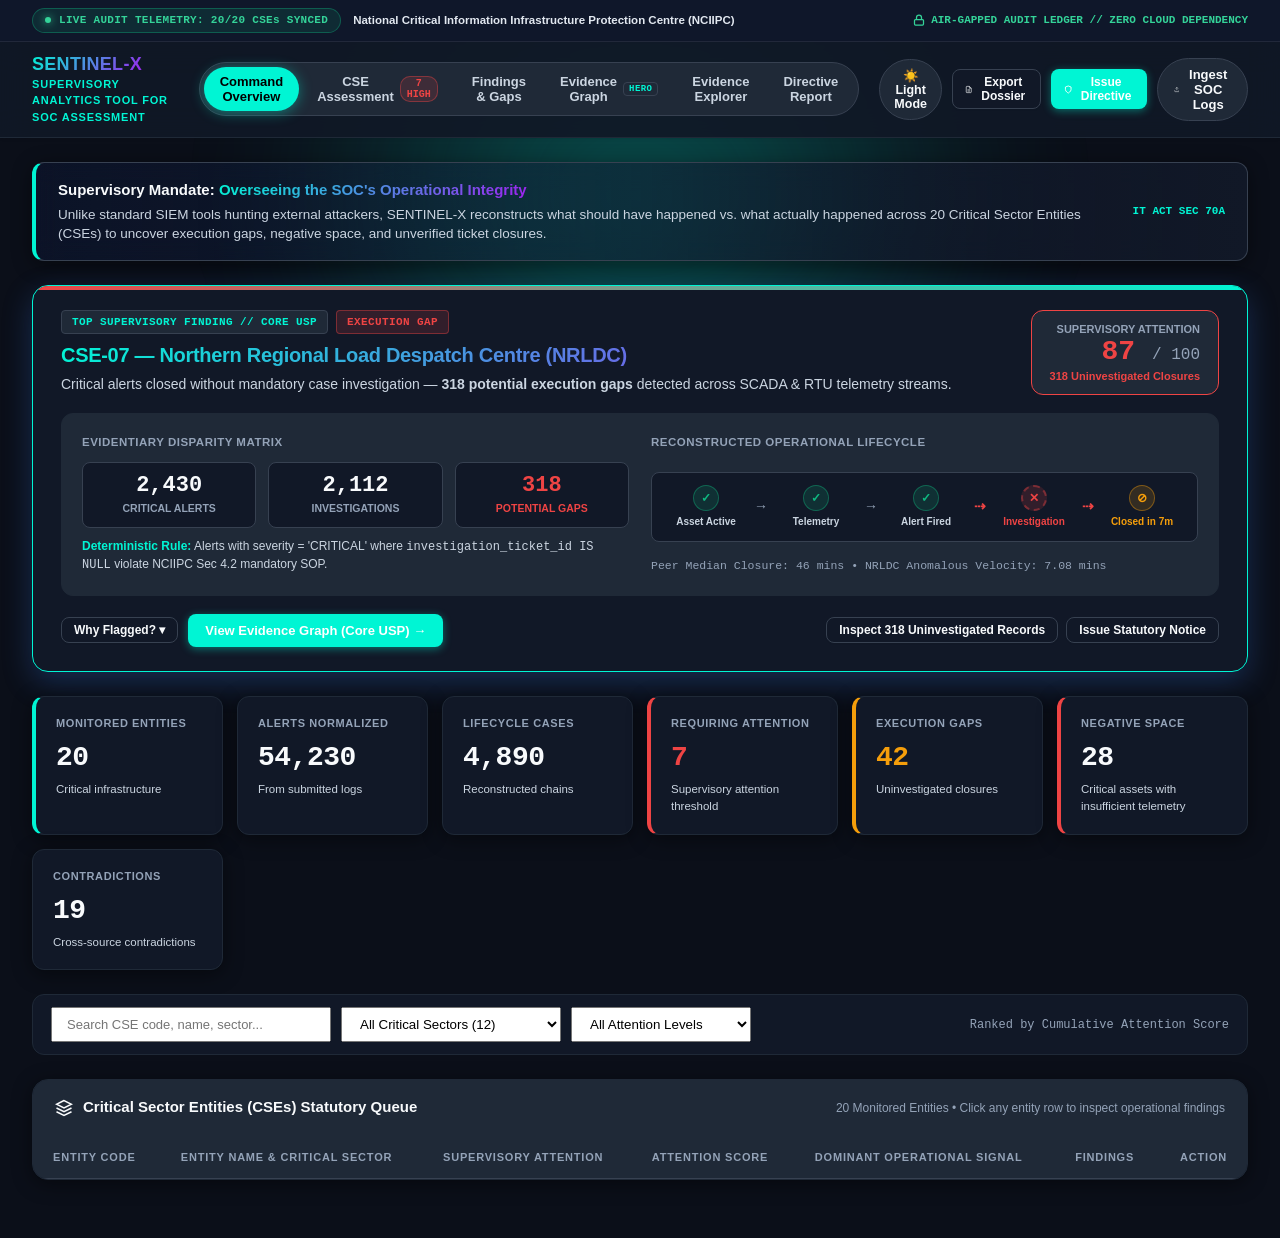
==== commit 95d7adb4: "Set Dark Mode as default theme and remove image logo" ====
--- a/index.html
+++ b/index.html
@@ -1,5 +1,5 @@
 <!DOCTYPE html>
-<html lang="en" data-theme="light">
+<html lang="en" data-theme="dark">
 
 <head>
   <meta charset="UTF-8">
@@ -42,9 +42,6 @@
 
       <!-- Brand Section -->
       <div class="brand-section" onclick="window.App.navigateTo('dashboard')">
-        <div class="brand-logo-container">
-          <img src="/static/img/sentinel-logo.svg" alt="SENTINEL-X Shield Logo" class="brand-logo-img">
-        </div>
         <div class="brand-meta">
           <h1 class="gradient-text-hero">SENTINEL-X</h1>
           <p>Supervisory Analytics Tool for SOC Assessment</p>
@@ -86,8 +83,8 @@
       <div class="header-actions">
         <!-- Theme Toggle Button -->
         <button class="theme-toggle-btn" id="theme-toggle" onclick="window.App.toggleTheme()"
-          title="Switch Light/Dark Mode">
-          🌙 Dark Mode
+          title="Switch to Executive White Theme">
+          ☀️ Light Mode
         </button>
 
         <!-- 1-Click Export Dossier -->
--- a/static/css/styles.css
+++ b/static/css/styles.css
@@ -2,10 +2,70 @@
    SENTINEL-X — National Cyber Supervisory Command Console
    Official NCIIPC Supervisory Analytics Platform for SOC Assessment (SAT-SA)
    SIH Problem Statement Prototype
-   Dual-Theme System: Light Mode (Default) + Dark Mode Toggle
+   Dual-Theme System: Dark Mode (Default) + Light Mode Toggle
    ========================================================================== */
 
 :root,
+[data-theme="dark"] {
+  --bg-base: #0B0F19;
+  --bg-surface: #111827;
+  --bg-surface-elevated: #1F2937;
+  --bg-surface-hover: #2D3748;
+  --bg-glass: rgba(17, 24, 39, 0.92);
+
+  --border-subtle: #1F2937;
+  --border-medium: #374151;
+  --border-bright: #4B5563;
+  --border-glass: rgba(255, 255, 255, 0.08);
+
+  --text-main: #F8FAFC;
+  --text-secondary: #CBD5E1;
+  --text-muted: #94A3B8;
+  --text-accent: #60A5FA;
+
+  --agency-strip-bg: #0F172A;
+  --agency-strip-border: rgba(255, 255, 255, 0.08);
+  --agency-strip-text: #94A3B8;
+  --agency-strip-tag: #E2E8F0;
+
+  --accent-theme: #00F5D4;
+  /* Electric Cyan */
+  --accent-theme-light: #5EFCE8;
+  --accent-theme-hover: #00D4B8;
+  --accent-secondary: #A020F0;
+  /* Neon Purple */
+  --accent-theme-glow: rgba(0, 245, 212, 0.40);
+  --accent-cyan: #00F5D4;
+  --accent-cyan-glow: rgba(0, 245, 212, 0.35);
+  --gradient-start: #00F5D4;
+  --gradient-end: #A020F0;
+
+  --status-critical: #EF4444;
+  --status-critical-bg: rgba(239, 68, 68, 0.15);
+  --status-critical-border: rgba(239, 68, 68, 0.4);
+
+  --status-warning: #F59E0B;
+  --status-warning-bg: rgba(245, 158, 11, 0.15);
+  --status-warning-border: rgba(245, 158, 11, 0.4);
+
+  --status-success: #10B981;
+  --status-success-bg: rgba(16, 185, 129, 0.15);
+  --status-success-border: rgba(16, 185, 129, 0.4);
+
+  --card-shadow: 0 4px 20px rgba(0, 0, 0, 0.45);
+  --card-shadow-hover: 0 10px 30px rgba(59, 130, 246, 0.25);
+
+  --radius-xs: 4px;
+  --radius-sm: 8px;
+  --radius-md: 12px;
+  --radius-lg: 16px;
+  --radius-xl: 20px;
+  --radius-pill: 9999px;
+
+  --font-sans: 'Inter', -apple-system, BlinkMacSystemFont, 'Segoe UI', Roboto, sans-serif;
+  --font-mono: 'JetBrains Mono', 'SF Mono', Consolas, monospace;
+}
+
 [data-theme="light"] {
   --bg-base: #FFFFFF;
   --bg-surface: #FFFFFF;
@@ -54,66 +114,6 @@
 
   --card-shadow: 0 1px 3px rgba(0, 0, 0, 0.05), 0 8px 24px -4px rgba(15, 23, 42, 0.04);
   --card-shadow-hover: 0 12px 32px -4px rgba(15, 23, 42, 0.08), 0 4px 6px -2px rgba(15, 23, 42, 0.03);
-
-  --radius-xs: 4px;
-  --radius-sm: 8px;
-  --radius-md: 12px;
-  --radius-lg: 16px;
-  --radius-xl: 20px;
-  --radius-pill: 9999px;
-
-  --font-sans: 'Inter', -apple-system, BlinkMacSystemFont, 'Segoe UI', Roboto, sans-serif;
-  --font-mono: 'JetBrains Mono', 'SF Mono', Consolas, monospace;
-}
-
-[data-theme="dark"] {
-  --bg-base: #0B0F19;
-  --bg-surface: #111827;
-  --bg-surface-elevated: #1F2937;
-  --bg-surface-hover: #2D3748;
-  --bg-glass: rgba(17, 24, 39, 0.92);
-
-  --border-subtle: #1F2937;
-  --border-medium: #374151;
-  --border-bright: #4B5563;
-  --border-glass: rgba(255, 255, 255, 0.08);
-
-  --text-main: #F8FAFC;
-  --text-secondary: #CBD5E1;
-  --text-muted: #94A3B8;
-  --text-accent: #60A5FA;
-
-  --agency-strip-bg: #0F172A;
-  --agency-strip-border: rgba(255, 255, 255, 0.08);
-  --agency-strip-text: #94A3B8;
-  --agency-strip-tag: #E2E8F0;
-
-  --accent-theme: #00F5D4;
-  /* Electric Cyan */
-  --accent-theme-light: #5EFCE8;
-  --accent-theme-hover: #00D4B8;
-  --accent-secondary: #A020F0;
-  /* Neon Purple */
-  --accent-theme-glow: rgba(0, 245, 212, 0.40);
-  --accent-cyan: #00F5D4;
-  --accent-cyan-glow: rgba(0, 245, 212, 0.35);
-  --gradient-start: #00F5D4;
-  --gradient-end: #A020F0;
-
-  --status-critical: #EF4444;
-  --status-critical-bg: rgba(239, 68, 68, 0.15);
-  --status-critical-border: rgba(239, 68, 68, 0.4);
-
-  --status-warning: #F59E0B;
-  --status-warning-bg: rgba(245, 158, 11, 0.15);
-  --status-warning-border: rgba(245, 158, 11, 0.4);
-
-  --status-success: #10B981;
-  --status-success-bg: rgba(16, 185, 129, 0.15);
-  --status-success-border: rgba(16, 185, 129, 0.4);
-
-  --card-shadow: 0 4px 20px rgba(0, 0, 0, 0.45);
-  --card-shadow-hover: 0 10px 30px rgba(59, 130, 246, 0.25);
 }
 
 * {
